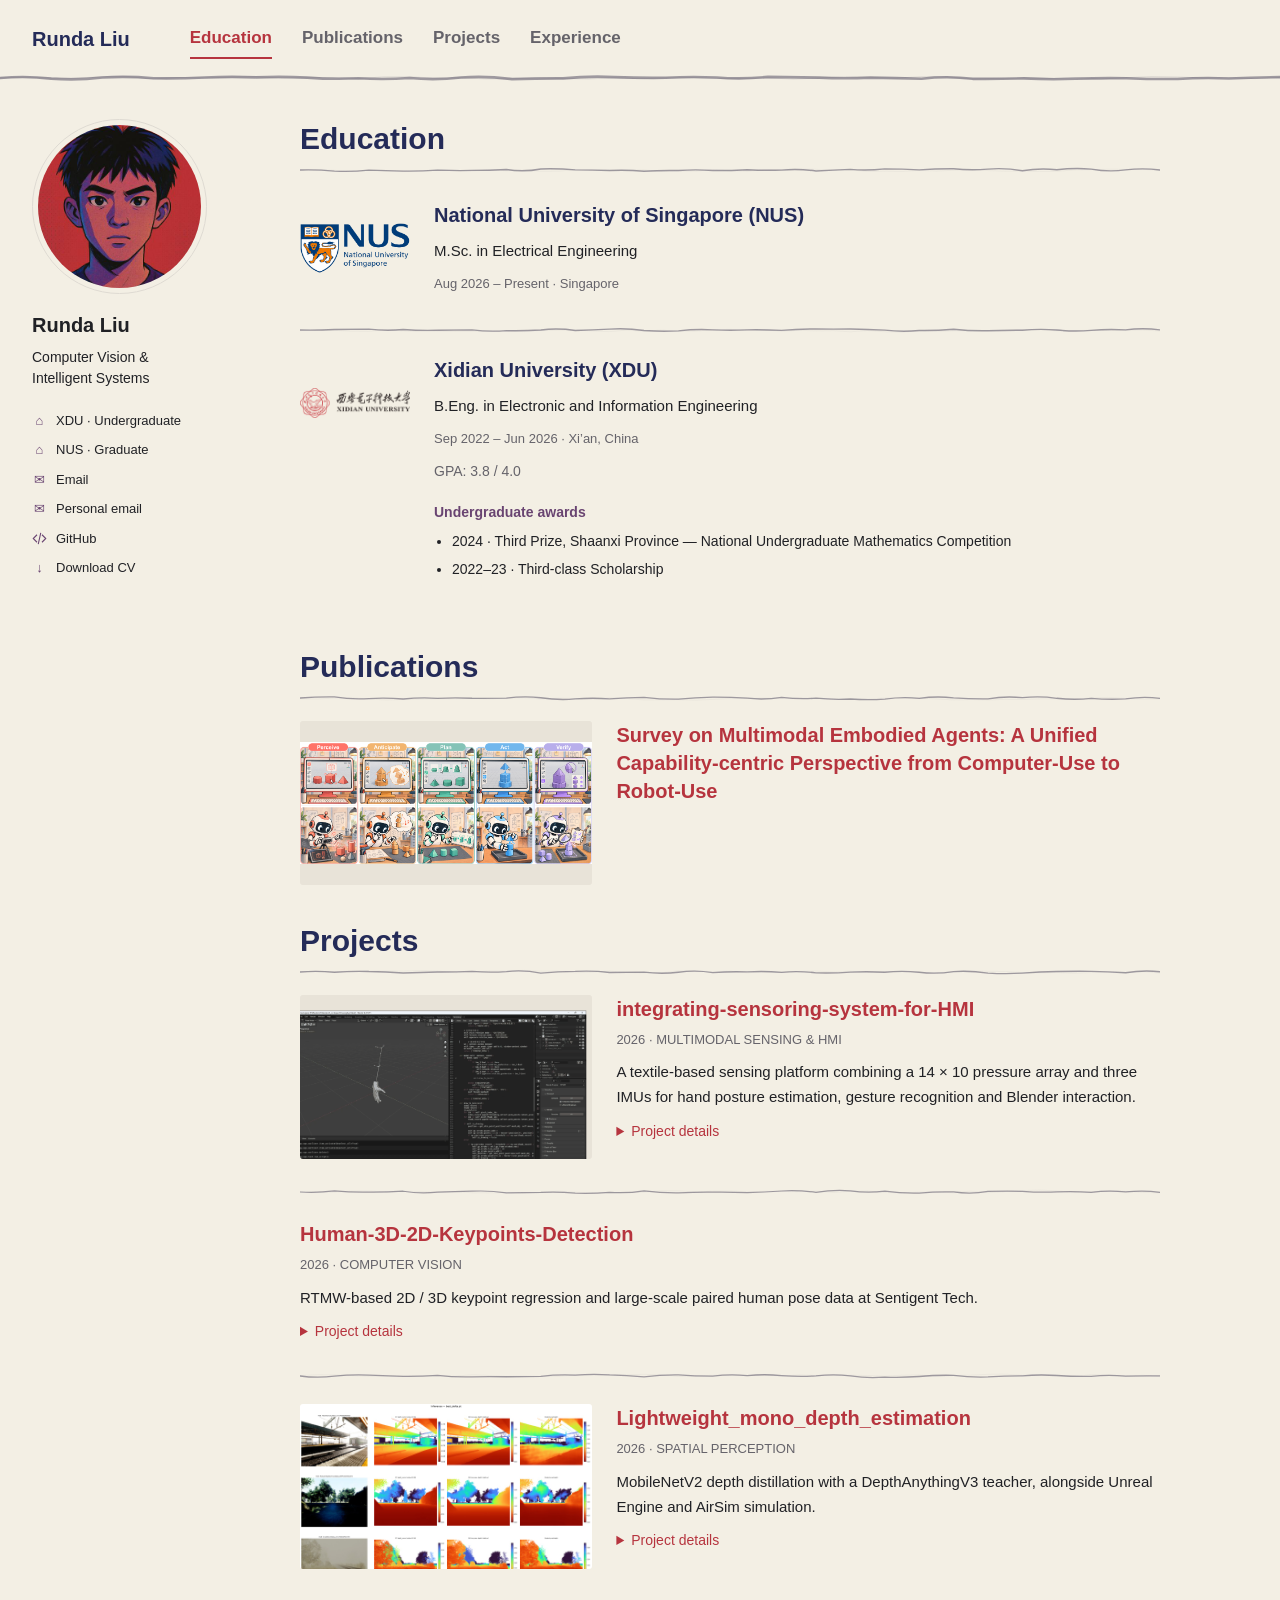
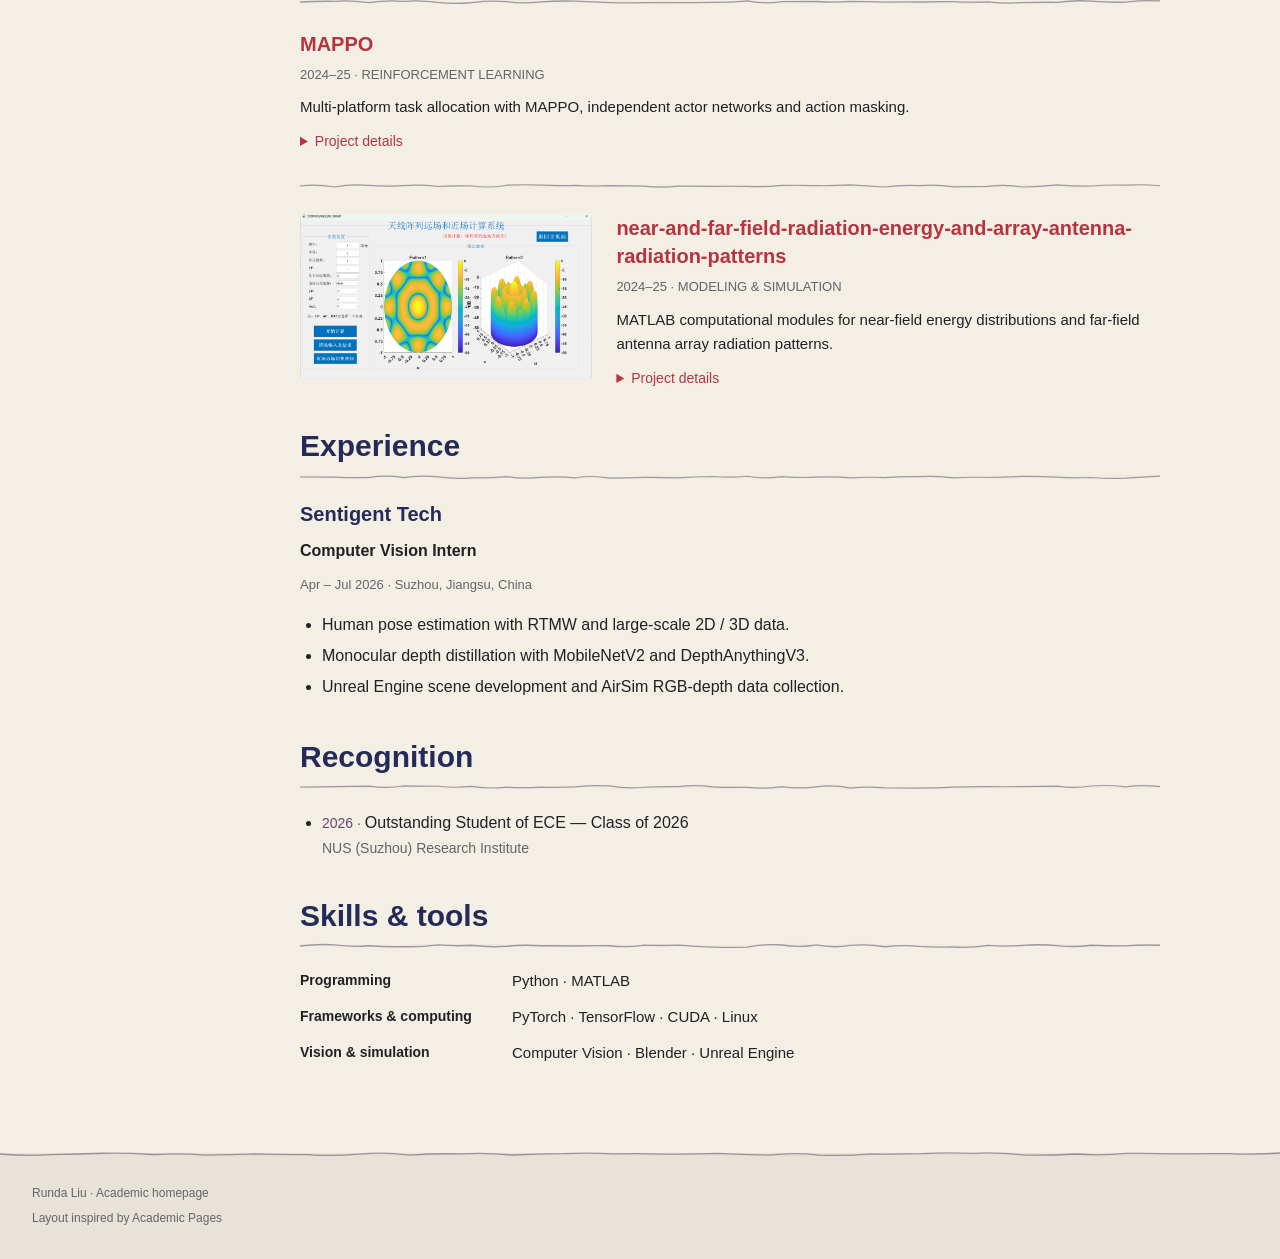
==== index.html @ c35aa00c "Thin hand-drawn dividers below the masthead" ====
<!doctype html>
<html lang="en">
<head>
  <meta charset="utf-8">
  <meta name="viewport" content="width=device-width, initial-scale=1">
  <meta name="description" content="Runda Liu — XDU undergraduate, NUS graduate studies.">
  <title>Runda Liu | Academic Homepage</title>
  <link rel="stylesheet" href="styles.css?v=20260929-sketch-1">
</head>
<body>
  <a class="skip-link" href="#main" data-text="labels.skip">Skip to content</a>
  <header class="masthead">
    <div class="masthead-inner">
      <a class="site-title" href="#education" data-text="profile.name">Runda Liu</a>
      <nav aria-label="Main navigation">
        <a href="#education" data-text="navigation.education">Education</a>
        <a href="#publications" data-text="navigation.publications">Publications</a>
        <a href="#projects" data-text="navigation.projects">Projects</a>
        <a href="#experience" data-text="navigation.experience">Experience</a>
      </nav>
    </div>
  </header>
  <div class="page-layout">
    <aside class="author-profile" aria-label="Author profile">
      <img class="author-avatar" src="assets/avatar.png" width="175" height="175" alt="Runda Liu">
      <div class="author-info">
        <h2 data-text="profile.name">Runda Liu</h2>
        <p class="author-bio" data-text="profile.field"></p>
        <ul class="author-links">
          <li><span class="link-icon" aria-hidden="true">⌂</span><span><span data-text="profile.undergraduateSchool"></span> · <span data-text="profile.undergraduateLabel"></span></span></li>
          <li><span class="link-icon" aria-hidden="true">⌂</span><span><span data-text="profile.graduateSchool"></span> · <span data-text="profile.graduateLabel"></span></span></li>
          <li><span class="link-icon" aria-hidden="true">✉</span><a data-email="links.email" data-text="labels.email"></a></li>
          <li><span class="link-icon" aria-hidden="true">✉</span><a data-email="links.alternateEmail" data-text="labels.alternateEmail"></a></li>
          <li><svg class="link-icon" aria-hidden="true" viewBox="0 0 24 24"><path d="M8 6L2 12L8 18M16 6L22 12L16 18M14 3L10 21"/></svg><a data-link="links.github" data-text="labels.github" target="_blank" rel="noreferrer"></a></li>
          <li><span class="link-icon" aria-hidden="true">↓</span><a data-link="links.cv" data-text="labels.cv" download></a></li>
        </ul>
      </div>
    </aside>
    <main id="main" tabindex="-1">
      <section id="education" aria-labelledby="education-title">
        <h1 id="education-title" data-text="education.title">Education</h1>
        <div id="education-items"></div>
      </section>
      <section id="publications" aria-labelledby="publications-title"><h2 id="publications-title" data-text="publications.title"></h2><div id="publications-items"></div></section>
      <section id="projects" aria-labelledby="projects-title"><span id="research" aria-hidden="true"></span><h2 id="projects-title" data-text="projects.title"></h2><div id="projects-items"></div></section>
      <section id="experience" aria-labelledby="experience-title"><h2 id="experience-title" data-text="experience.title"></h2><div id="experience-items"></div></section>
      <section id="awards" aria-labelledby="awards-title"><h2 id="awards-title" data-text="awards.title"></h2><ul id="award-items" class="award-list"></ul></section>
      <section id="skills" aria-labelledby="skills-title"><h2 id="skills-title" data-text="skills.title"></h2><dl id="skill-items" class="skills-list"></dl></section>
      <noscript><p>Please enable JavaScript to view all content, or <a href="CV_26_7_7.docx">download the CV</a>.</p></noscript>
    </main>
  </div>
  <footer class="page-footer"><div class="footer-inner"><p><span data-text="profile.name"></span> · <span data-text="footer.note"></span></p><p><a data-link="footer.referenceUrl" data-text="footer.reference" target="_blank" rel="noreferrer"></a></p></div></footer>
  <script src="content.js?v=20260929-sections-1"></script>
  <script src="script.js?v=20260929-sketch-2"></script>
</body>
</html>
---- styles.css ----
:root {
  --paper: #f3efe4;
  --red: #b6343e;
  --blue: #242b58;
  --purple: #694471;
  --ink: #202125;
  --muted: #65636a;
  --line: #dedad2;
}
* { box-sizing: border-box; }
html { scroll-padding-top: 24px; }
body { margin: 0; background: var(--paper); color: var(--ink); font-family: -apple-system, BlinkMacSystemFont, "Segoe UI", Arial, sans-serif; font-size: 16px; line-height: 1.65; }
a { color: var(--red); text-decoration: none; }
a:hover { text-decoration: underline; }
a:focus-visible, summary:focus-visible { outline: 2px solid var(--purple); outline-offset: 5px; }
[data-text] { white-space: pre-line; }
.skip-link { position: fixed; top: -100px; left: 16px; padding: 10px 16px; background: var(--ink); color: var(--paper); z-index: 10; }
.skip-link:focus { top: 10px; }
.masthead { border-bottom: 1px solid var(--line); }
.masthead-inner { max-width: 1280px; min-height: 78px; padding: 16px 32px; margin: 0 auto; display: flex; align-items: center; gap: 60px; }
.site-title { font-size: 20px; font-weight: 700; color: var(--blue); white-space: nowrap; }
nav { display: flex; align-items: center; flex-wrap: wrap; gap: 30px; }
nav a { color: var(--muted); font-size: 17px; font-weight: 600; padding: 5px 0; border-bottom: 2px solid transparent; }
nav a:hover, nav a[aria-current="location"] { color: var(--red); border-bottom-color: var(--red); text-decoration: none; }
.page-layout { max-width: 1280px; margin: 0 auto; padding: 40px 32px 72px; display: grid; grid-template-columns: 220px minmax(0, 860px); gap: 48px; min-height: calc(100vh - 220px); }
.author-profile { align-self: start; position: sticky; top: 28px; font-size: 14px; }
.author-avatar { display: block; width: 175px; height: 175px; padding: 5px; object-fit: cover; border-radius: 50%; border: 1px solid var(--line); }
.author-info h2 { font-size: 20px; line-height: 1.3; margin: 18px 0 9px; color: var(--ink); }
.author-bio { margin: 0 0 17px; font-size: 14px; line-height: 1.5; }
.author-links { padding: 0; margin: 0; list-style: none; }
.author-links li { display: flex; align-items: baseline; gap: 9px; padding: 4px 0; font-size: 13px; overflow-wrap: anywhere; }
.author-links a { color: var(--ink); }
.author-links a:hover { color: var(--red); }
.link-icon { flex: 0 0 15px; width: 15px; height: 15px; text-align: center; color: var(--purple); }
svg.link-icon { align-self: center; fill: none; stroke: currentColor; stroke-width: 1.7; }
main { min-width: 0; }
main:focus { outline: none; }
main section + section { margin-top: 36px; }
main h1, main h2 { font-size: 30px; line-height: 1.35; color: var(--blue); margin: 0 0 22px; padding-bottom: 10px; border-bottom: 1px solid var(--line); }
main h3 { font-size: 20px; line-height: 1.4; margin: 0 0 6px; color: var(--blue); }
main p { margin: 10px 0; }
.education-entry { display: grid; grid-template-columns: 110px minmax(0,1fr); gap: 24px; padding: 8px 0 25px; }
.education-entry + .education-entry { border-top: 1px solid var(--line); padding-top: 26px; }
.school-logo { width: 110px; height: 95px; object-fit: contain; align-self: start; }
.education-body { min-width: 0; }
.education-body h3 { font-size: 20px; }
.education-body h3 a { color: var(--blue); }
.education-degree { font-size: 15px; font-weight: 500; }
.education-grade { font-size: 14px; color: var(--muted); }
.education-awards-heading { margin: 18px 0 6px; font-size: 14px; color: var(--purple); }
.education-awards { padding-left: 18px; margin: 0; font-size: 14px; }
.education-awards li { margin: 5px 0; }
.research-entry h3 { overflow-wrap: anywhere; }
.research-entry.has-media { display: grid; grid-template-columns: minmax(180px, 34%) minmax(0, 1fr); gap: 24px; align-items: start; }
.research-body { min-width: 0; }
.research-entry + .research-entry { margin-top: 32px; padding-top: 28px; border-top: 1px solid var(--line); }
.project-media { width: 100%; aspect-ratio: 16 / 9; overflow: hidden; background: #e8e3d8; border-radius: 3px; }
.project-media > img, .project-media > video { display: block; width: 100%; height: 100%; object-fit: cover; }
.project-media-placeholder { height: 100%; display: flex; flex-direction: column; align-items: center; justify-content: center; gap: 6px; color: var(--muted); font-size: 12px; background: linear-gradient(135deg, #242b5809, #6944710c); }
.preview-symbol { font-size: 32px; line-height: 1; color: var(--purple); }
.research-entry h3 a { color: var(--red); }
.entry-meta { font-size: 13px; color: var(--muted); margin: 5px 0 9px; }
.project-description { font-size: 15px; }
details { margin-top: 9px; font-size: 14px; }
summary { cursor: pointer; color: var(--red); width: fit-content; }
details[open] { border-left: 2px solid var(--line); padding-left: 14px; }
details p { color: var(--muted); line-height: 1.75; }
.experience-entry + .experience-entry { margin-top: 28px; }
.experience-entry ul { padding-left: 22px; }
.experience-entry li { margin: 5px 0; }
.entry-role { font-weight: 600; }
.award-list { padding-left: 22px; }
.award-list li { margin-bottom: 15px; }
.award-date { color: var(--purple); font-size: 14px; }
.award-organization { display: block; font-size: 14px; color: var(--muted); }
.skills-list { display: grid; grid-template-columns: 190px minmax(0,1fr); gap: 11px 22px; }
.skills-list dt { font-weight: 600; font-size: 14px; }
.skills-list dd { margin: 0; font-size: 15px; overflow-wrap: anywhere; }
.page-footer { border-top: 1px solid var(--line); background: #e8e3d8; color: var(--muted); }
.footer-inner { max-width: 1280px; padding: 25px 32px; margin: auto; font-size: 12px; }
.footer-inner p { margin: 5px 0; }
.footer-inner a { color: var(--muted); }
.sketch-top, .sketch-bottom, .sketch-left { position: relative; }
.sketch-top { border-top-color: transparent !important; }
.sketch-bottom { border-bottom-color: transparent !important; }
.sketch-top::before, .sketch-bottom::after, .sketch-left[open]::before {
  content: ""; position: absolute; pointer-events: none; background-image: var(--sketch-line); background-repeat: no-repeat; background-size: 100% 100%;
}
.sketch-top::before, .sketch-bottom::after { left: 0; width: 100%; height: 12px; }
.sketch-top::before { top: -6px; }
.sketch-bottom::after { bottom: -6px; }
.sketch-left[open] { border-left-color: transparent; }
.sketch-left[open]::before { left: -7px; top: 0; width: 12px; height: 100%; }
@media (max-width: 1000px) {
  .page-layout { grid-template-columns: 190px minmax(0,1fr); gap: 32px; padding-left: 24px; padding-right: 24px; }
  .masthead-inner { padding-left: 24px; padding-right: 24px; gap: 38px; }
  nav { gap: 22px; }
  .author-avatar { width: 155px; height: 155px; }
}
@media (max-width: 700px) {
  body { font-size: 15px; }
  .masthead-inner { align-items: flex-start; flex-direction: column; gap: 10px; padding: 16px 20px; }
  nav { gap: 20px; width: 100%; }
  nav a { font-size: 14px; }
  .page-layout { grid-template-columns: 1fr; padding: 25px 20px 45px; gap: 32px; }
  .author-profile { position: static; display: grid; grid-template-columns: 100px minmax(0,1fr); gap: 20px; padding-bottom: 24px; border-bottom: 1px solid var(--line); }
  .author-avatar { width: 100px; height: 100px; padding: 3px; }
  .author-info h2 { margin-top: 0; }
  .author-bio { font-size: 13px; margin-bottom: 10px; }
  .author-links li { font-size: 12px; padding: 3px 0; }
  main h3 { font-size: 18px; }
  .research-entry.has-media { grid-template-columns: 1fr; gap: 16px; }
  .skills-list { grid-template-columns: 1fr; gap: 4px; }
  .skills-list dd { margin-bottom: 12px; }
  .footer-inner { padding: 22px 20px; }
  .education-entry { grid-template-columns: 72px minmax(0,1fr); gap: 15px; }
  .school-logo { width: 72px; height: 72px; }
  .education-body h3 { font-size: 18px; }
  .sketch-mobile-bottom { position: relative; border-bottom-color: transparent; }
  .sketch-mobile-bottom::after { content: ""; position: absolute; pointer-events: none; left: 0; bottom: -6px; width: 100%; height: 12px; background: var(--sketch-line) no-repeat; background-size: 100% 100%; }
}
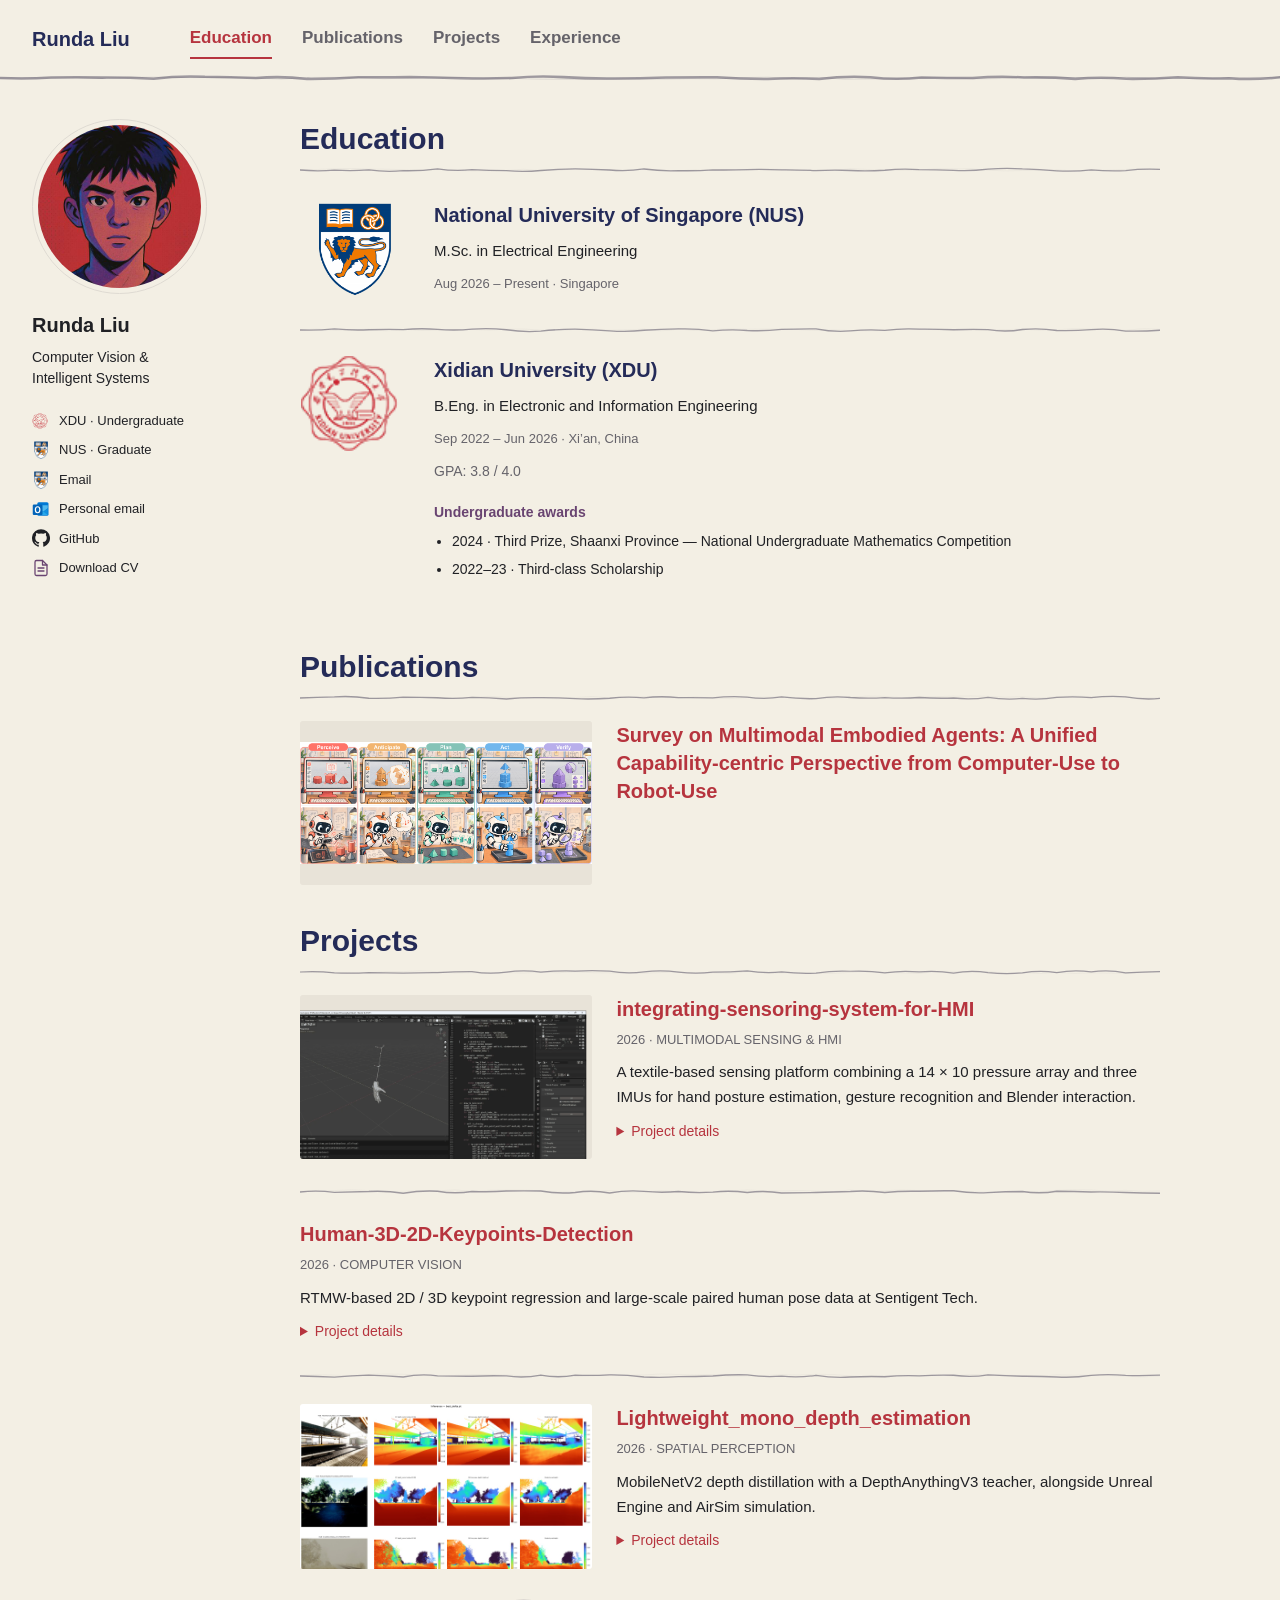
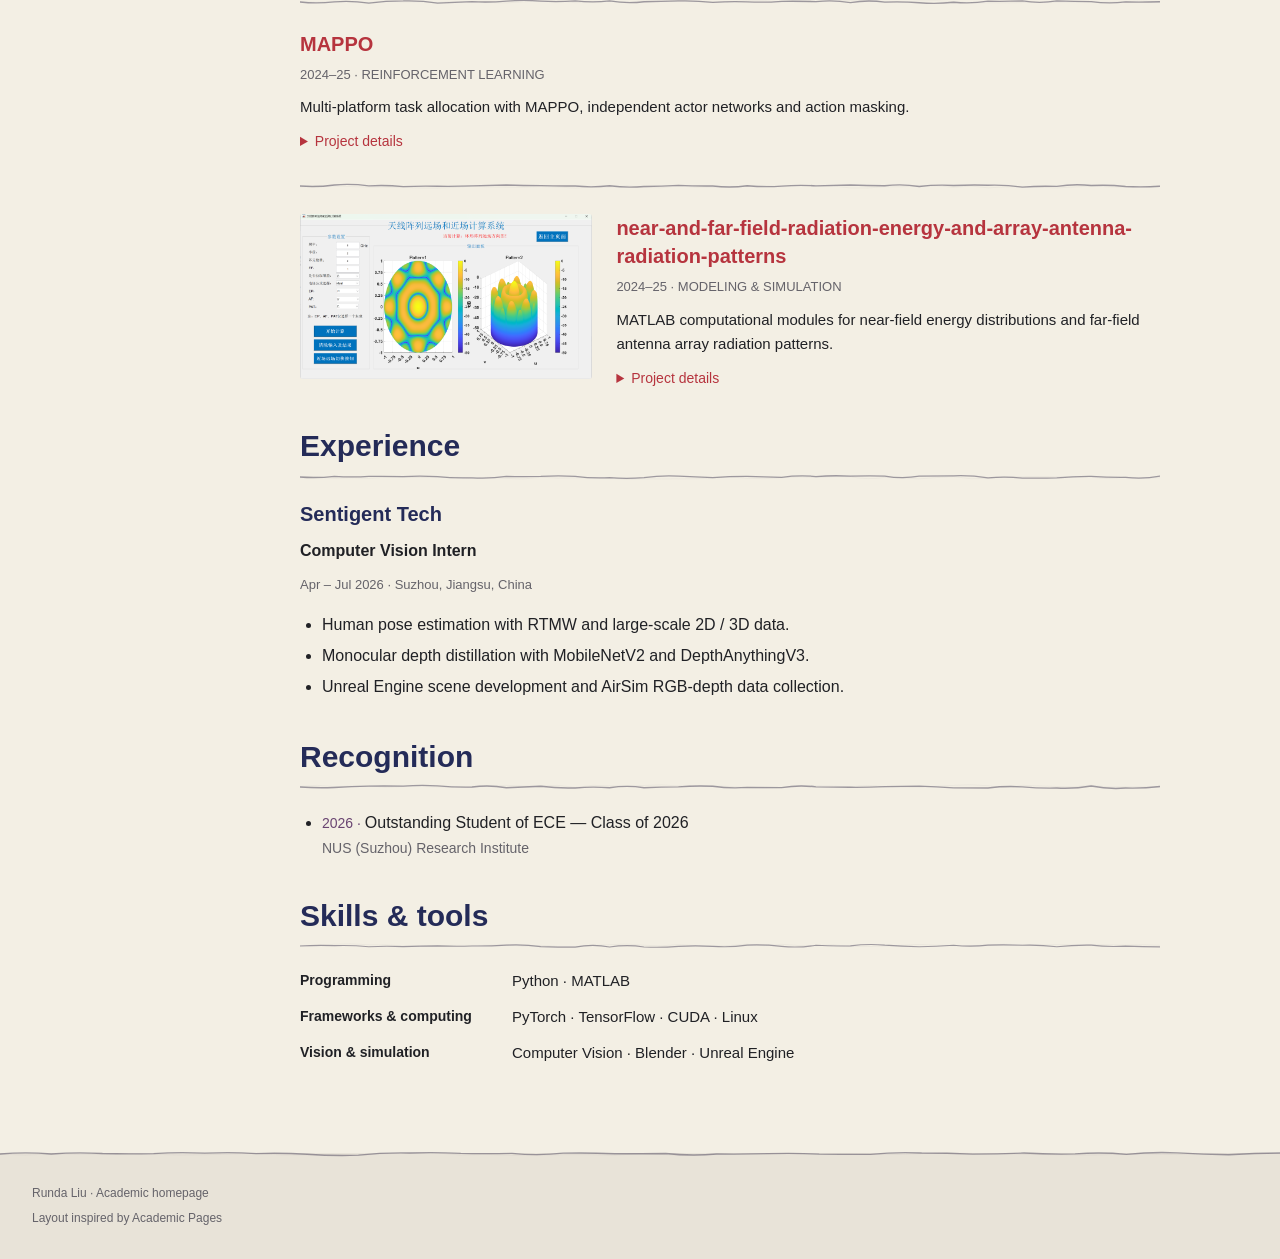
==== commit 5abb9a10: "Use school crests and service icons and switch CV download to PDF" ====
--- a/index.html
+++ b/index.html
@@ -5,7 +5,7 @@
   <meta name="viewport" content="width=device-width, initial-scale=1">
   <meta name="description" content="Runda Liu — XDU undergraduate, NUS graduate studies.">
   <title>Runda Liu | Academic Homepage</title>
-  <link rel="stylesheet" href="styles.css?v=20260929-sketch-1">
+  <link rel="stylesheet" href="styles.css?v=20260930-icons-1">
 </head>
 <body>
   <a class="skip-link" href="#main" data-text="labels.skip">Skip to content</a>
@@ -27,12 +27,12 @@
         <h2 data-text="profile.name">Runda Liu</h2>
         <p class="author-bio" data-text="profile.field"></p>
         <ul class="author-links">
-          <li><span class="link-icon" aria-hidden="true">⌂</span><span><span data-text="profile.undergraduateSchool"></span> · <span data-text="profile.undergraduateLabel"></span></span></li>
-          <li><span class="link-icon" aria-hidden="true">⌂</span><span><span data-text="profile.graduateSchool"></span> · <span data-text="profile.graduateLabel"></span></span></li>
-          <li><span class="link-icon" aria-hidden="true">✉</span><a data-email="links.email" data-text="labels.email"></a></li>
-          <li><span class="link-icon" aria-hidden="true">✉</span><a data-email="links.alternateEmail" data-text="labels.alternateEmail"></a></li>
-          <li><svg class="link-icon" aria-hidden="true" viewBox="0 0 24 24"><path d="M8 6L2 12L8 18M16 6L22 12L16 18M14 3L10 21"/></svg><a data-link="links.github" data-text="labels.github" target="_blank" rel="noreferrer"></a></li>
-          <li><span class="link-icon" aria-hidden="true">↓</span><a data-link="links.cv" data-text="labels.cv" download></a></li>
+          <li><img class="link-icon" src="assets/icons/xdu-crest.svg" alt=""><span><span data-text="profile.undergraduateSchool"></span> · <span data-text="profile.undergraduateLabel"></span></span></li>
+          <li><img class="link-icon" src="assets/icons/nus-crest.svg" alt=""><span><span data-text="profile.graduateSchool"></span> · <span data-text="profile.graduateLabel"></span></span></li>
+          <li><img class="link-icon" src="assets/icons/nus-crest.svg" alt=""><a data-email="links.email" data-text="labels.email"></a></li>
+          <li><img class="link-icon" src="assets/icons/outlook.svg" alt=""><a data-email="links.alternateEmail" data-text="labels.alternateEmail"></a></li>
+          <li><img class="link-icon" src="assets/icons/github.svg" alt=""><a data-link="links.github" data-text="labels.github" target="_blank" rel="noreferrer"></a></li>
+          <li><img class="link-icon" src="assets/icons/file.svg" alt=""><a data-link="links.cv" data-text="labels.cv" download></a></li>
         </ul>
       </div>
     </aside>
@@ -46,11 +46,11 @@
       <section id="experience" aria-labelledby="experience-title"><h2 id="experience-title" data-text="experience.title"></h2><div id="experience-items"></div></section>
       <section id="awards" aria-labelledby="awards-title"><h2 id="awards-title" data-text="awards.title"></h2><ul id="award-items" class="award-list"></ul></section>
       <section id="skills" aria-labelledby="skills-title"><h2 id="skills-title" data-text="skills.title"></h2><dl id="skill-items" class="skills-list"></dl></section>
-      <noscript><p>Please enable JavaScript to view all content, or <a href="CV_26_7_7.docx">download the CV</a>.</p></noscript>
+      <noscript><p>Please enable JavaScript to view all content, or <a href="CV_26_7_7.pdf">download the CV</a>.</p></noscript>
     </main>
   </div>
   <footer class="page-footer"><div class="footer-inner"><p><span data-text="profile.name"></span> · <span data-text="footer.note"></span></p><p><a data-link="footer.referenceUrl" data-text="footer.reference" target="_blank" rel="noreferrer"></a></p></div></footer>
-  <script src="content.js?v=20260929-sections-1"></script>
+  <script src="content.js?v=20260930-icons-1"></script>
   <script src="script.js?v=20260929-sketch-2"></script>
 </body>
 </html>
--- a/styles.css
+++ b/styles.css
@@ -31,7 +31,7 @@
 .author-links li { display: flex; align-items: baseline; gap: 9px; padding: 4px 0; font-size: 13px; overflow-wrap: anywhere; }
 .author-links a { color: var(--ink); }
 .author-links a:hover { color: var(--red); }
-.link-icon { flex: 0 0 15px; width: 15px; height: 15px; text-align: center; color: var(--purple); }
+.link-icon { flex: 0 0 18px; width: 18px; height: 18px; object-fit: contain; align-self: center; text-align: center; color: var(--purple); }
 svg.link-icon { align-self: center; fill: none; stroke: currentColor; stroke-width: 1.7; }
 main { min-width: 0; }
 main:focus { outline: none; }
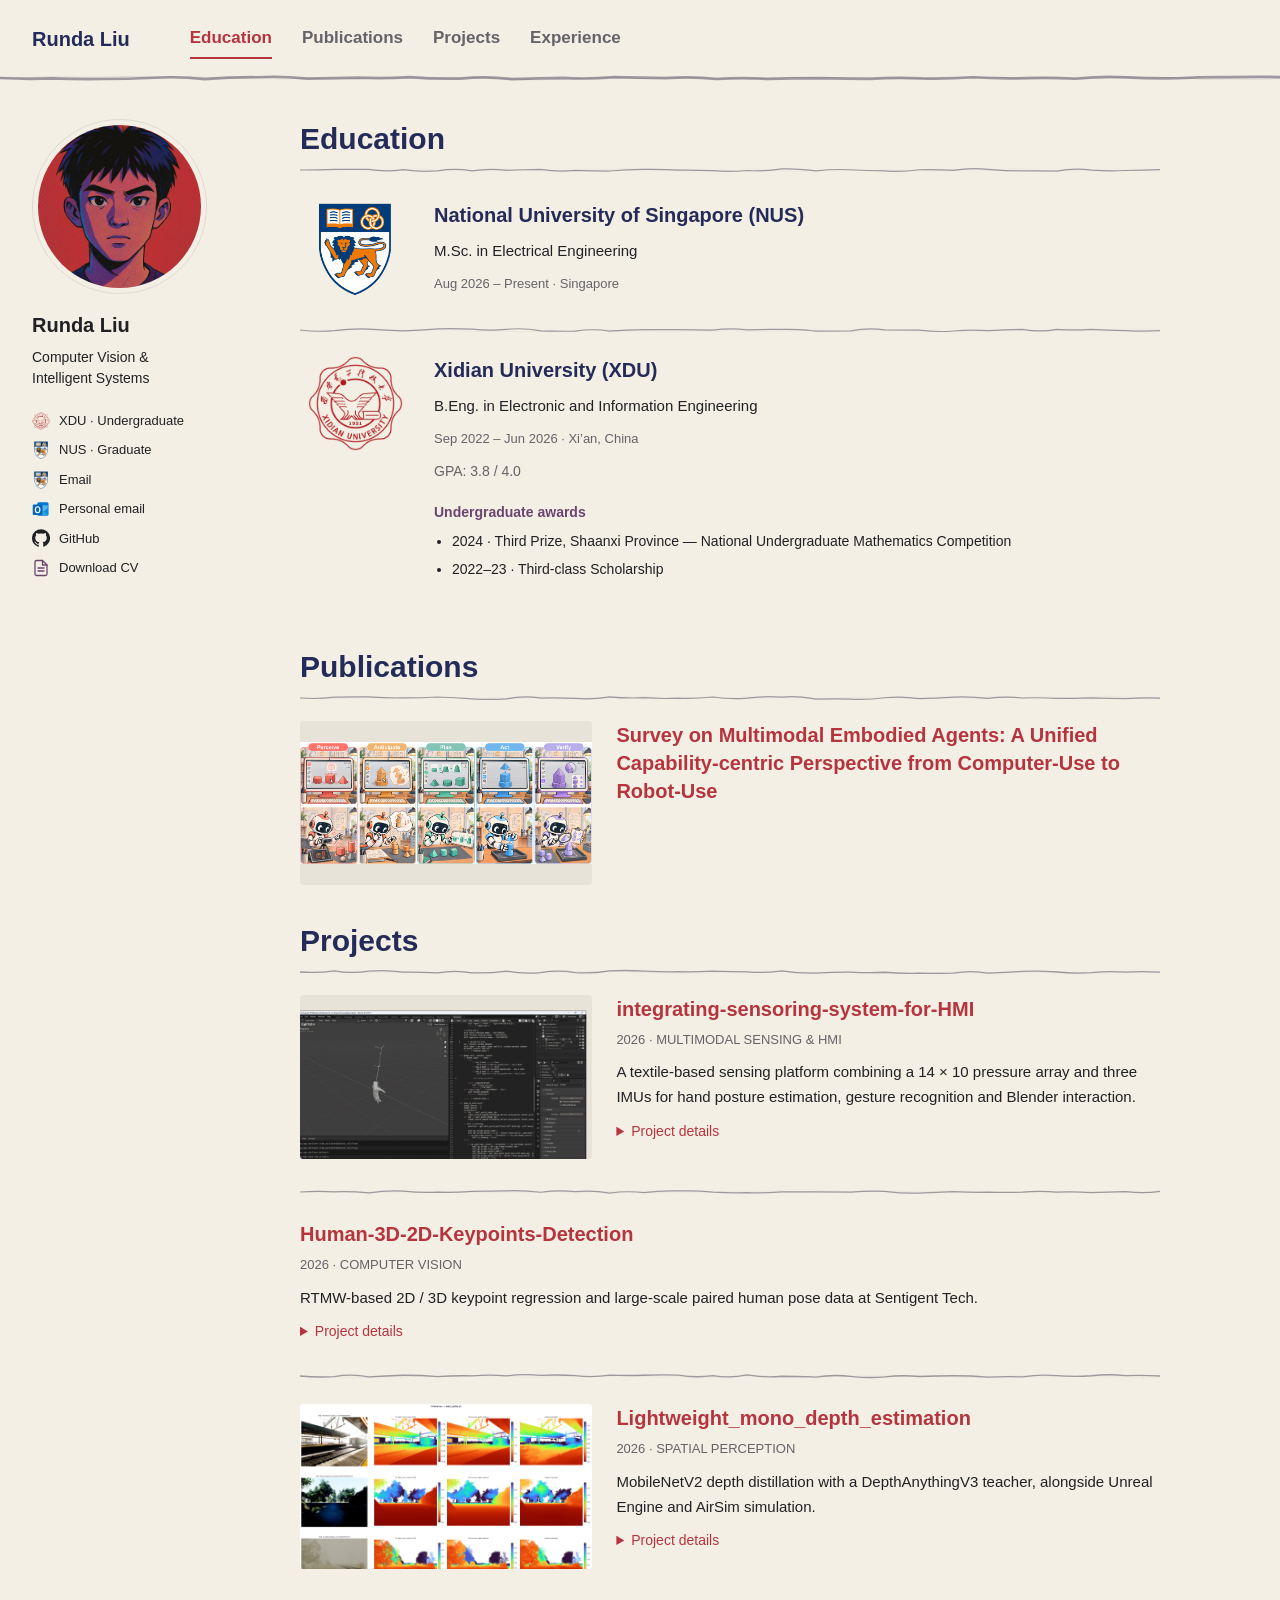
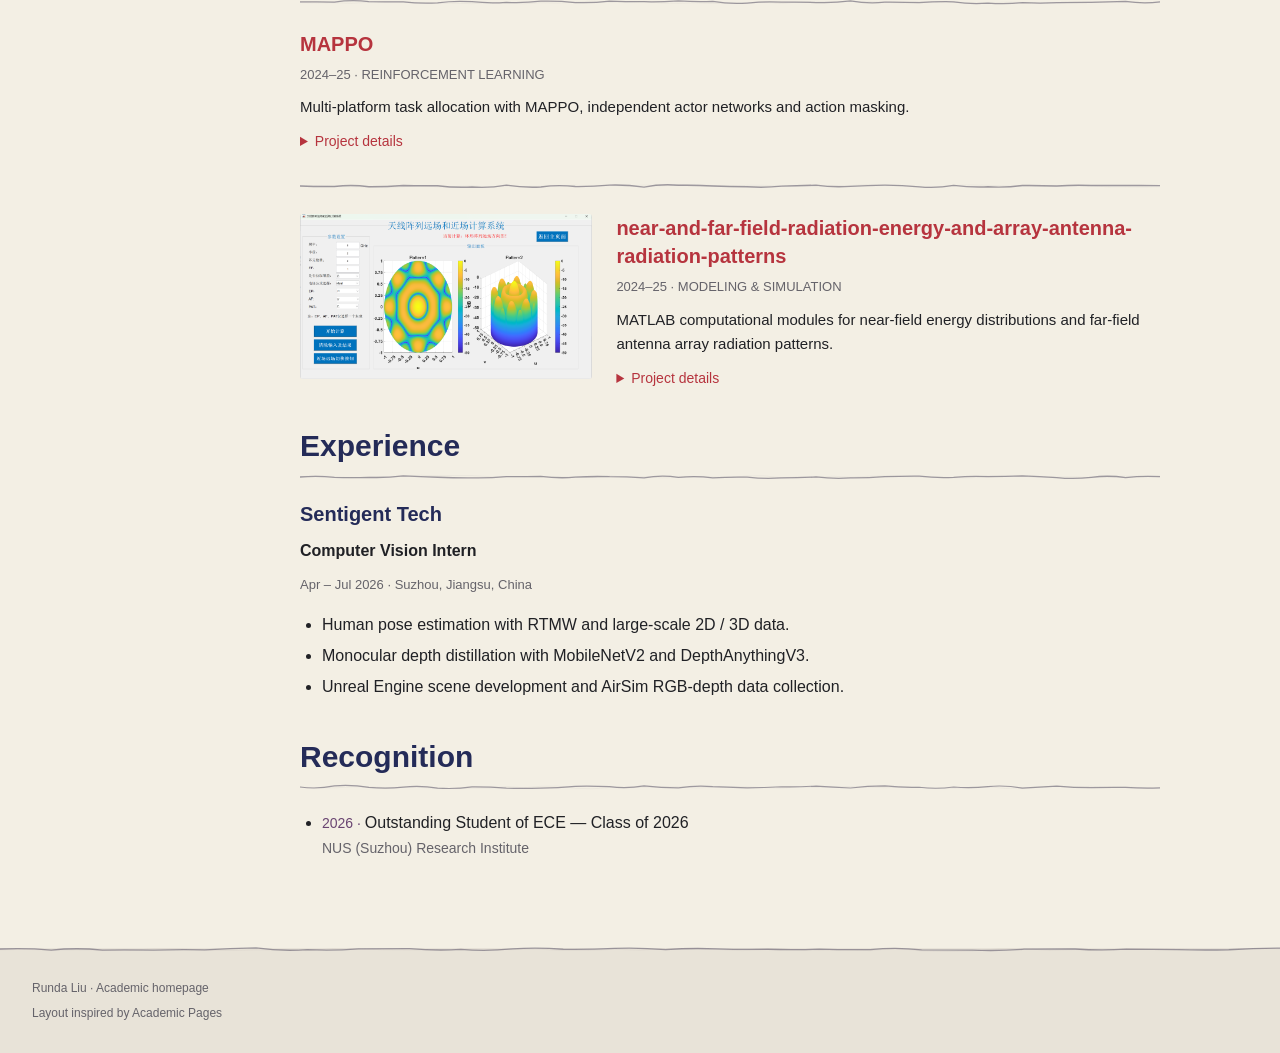
==== commit d9882321: "Use sharp Xidian crest, remove skills and hide straight divider borders" ====
--- a/index.html
+++ b/index.html
@@ -5,7 +5,7 @@
   <meta name="viewport" content="width=device-width, initial-scale=1">
   <meta name="description" content="Runda Liu — XDU undergraduate, NUS graduate studies.">
   <title>Runda Liu | Academic Homepage</title>
-  <link rel="stylesheet" href="styles.css?v=20260930-icons-1">
+  <link rel="stylesheet" href="styles.css?v=20260930-clean-lines">
 </head>
 <body>
   <a class="skip-link" href="#main" data-text="labels.skip">Skip to content</a>
@@ -27,7 +27,7 @@
         <h2 data-text="profile.name">Runda Liu</h2>
         <p class="author-bio" data-text="profile.field"></p>
         <ul class="author-links">
-          <li><img class="link-icon" src="assets/icons/xdu-crest.svg" alt=""><span><span data-text="profile.undergraduateSchool"></span> · <span data-text="profile.undergraduateLabel"></span></span></li>
+          <li><img class="link-icon" src="assets/icons/xdu-crest-hd.png" alt=""><span><span data-text="profile.undergraduateSchool"></span> · <span data-text="profile.undergraduateLabel"></span></span></li>
           <li><img class="link-icon" src="assets/icons/nus-crest.svg" alt=""><span><span data-text="profile.graduateSchool"></span> · <span data-text="profile.graduateLabel"></span></span></li>
           <li><img class="link-icon" src="assets/icons/nus-crest.svg" alt=""><a data-email="links.email" data-text="labels.email"></a></li>
           <li><img class="link-icon" src="assets/icons/outlook.svg" alt=""><a data-email="links.alternateEmail" data-text="labels.alternateEmail"></a></li>
@@ -45,12 +45,11 @@
       <section id="projects" aria-labelledby="projects-title"><span id="research" aria-hidden="true"></span><h2 id="projects-title" data-text="projects.title"></h2><div id="projects-items"></div></section>
       <section id="experience" aria-labelledby="experience-title"><h2 id="experience-title" data-text="experience.title"></h2><div id="experience-items"></div></section>
       <section id="awards" aria-labelledby="awards-title"><h2 id="awards-title" data-text="awards.title"></h2><ul id="award-items" class="award-list"></ul></section>
-      <section id="skills" aria-labelledby="skills-title"><h2 id="skills-title" data-text="skills.title"></h2><dl id="skill-items" class="skills-list"></dl></section>
       <noscript><p>Please enable JavaScript to view all content, or <a href="CV_26_7_7.pdf">download the CV</a>.</p></noscript>
     </main>
   </div>
   <footer class="page-footer"><div class="footer-inner"><p><span data-text="profile.name"></span> · <span data-text="footer.note"></span></p><p><a data-link="footer.referenceUrl" data-text="footer.reference" target="_blank" rel="noreferrer"></a></p></div></footer>
-  <script src="content.js?v=20260930-icons-1"></script>
-  <script src="script.js?v=20260929-sketch-2"></script>
+  <script src="content.js?v=20260930-clean-lines"></script>
+  <script src="script.js?v=20260930-clean-lines"></script>
 </body>
 </html>
--- a/styles.css
+++ b/styles.css
@@ -16,7 +16,7 @@
 [data-text] { white-space: pre-line; }
 .skip-link { position: fixed; top: -100px; left: 16px; padding: 10px 16px; background: var(--ink); color: var(--paper); z-index: 10; }
 .skip-link:focus { top: 10px; }
-.masthead { border-bottom: 1px solid var(--line); }
+.masthead { border-bottom: 1px solid transparent; }
 .masthead-inner { max-width: 1280px; min-height: 78px; padding: 16px 32px; margin: 0 auto; display: flex; align-items: center; gap: 60px; }
 .site-title { font-size: 20px; font-weight: 700; color: var(--blue); white-space: nowrap; }
 nav { display: flex; align-items: center; flex-wrap: wrap; gap: 30px; }
@@ -36,11 +36,11 @@
 main { min-width: 0; }
 main:focus { outline: none; }
 main section + section { margin-top: 36px; }
-main h1, main h2 { font-size: 30px; line-height: 1.35; color: var(--blue); margin: 0 0 22px; padding-bottom: 10px; border-bottom: 1px solid var(--line); }
+main h1, main h2 { font-size: 30px; line-height: 1.35; color: var(--blue); margin: 0 0 22px; padding-bottom: 10px; border-bottom: 1px solid transparent; }
 main h3 { font-size: 20px; line-height: 1.4; margin: 0 0 6px; color: var(--blue); }
 main p { margin: 10px 0; }
 .education-entry { display: grid; grid-template-columns: 110px minmax(0,1fr); gap: 24px; padding: 8px 0 25px; }
-.education-entry + .education-entry { border-top: 1px solid var(--line); padding-top: 26px; }
+.education-entry + .education-entry { border-top: 1px solid transparent; padding-top: 26px; }
 .school-logo { width: 110px; height: 95px; object-fit: contain; align-self: start; }
 .education-body { min-width: 0; }
 .education-body h3 { font-size: 20px; }
@@ -53,7 +53,7 @@
 .research-entry h3 { overflow-wrap: anywhere; }
 .research-entry.has-media { display: grid; grid-template-columns: minmax(180px, 34%) minmax(0, 1fr); gap: 24px; align-items: start; }
 .research-body { min-width: 0; }
-.research-entry + .research-entry { margin-top: 32px; padding-top: 28px; border-top: 1px solid var(--line); }
+.research-entry + .research-entry { margin-top: 32px; padding-top: 28px; border-top: 1px solid transparent; }
 .project-media { width: 100%; aspect-ratio: 16 / 9; overflow: hidden; background: #e8e3d8; border-radius: 3px; }
 .project-media > img, .project-media > video { display: block; width: 100%; height: 100%; object-fit: cover; }
 .project-media-placeholder { height: 100%; display: flex; flex-direction: column; align-items: center; justify-content: center; gap: 6px; color: var(--muted); font-size: 12px; background: linear-gradient(135deg, #242b5809, #6944710c); }
@@ -63,7 +63,7 @@
 .project-description { font-size: 15px; }
 details { margin-top: 9px; font-size: 14px; }
 summary { cursor: pointer; color: var(--red); width: fit-content; }
-details[open] { border-left: 2px solid var(--line); padding-left: 14px; }
+details[open] { border-left: 2px solid transparent; padding-left: 14px; }
 details p { color: var(--muted); line-height: 1.75; }
 .experience-entry + .experience-entry { margin-top: 28px; }
 .experience-entry ul { padding-left: 22px; }
@@ -73,10 +73,7 @@
 .award-list li { margin-bottom: 15px; }
 .award-date { color: var(--purple); font-size: 14px; }
 .award-organization { display: block; font-size: 14px; color: var(--muted); }
-.skills-list { display: grid; grid-template-columns: 190px minmax(0,1fr); gap: 11px 22px; }
-.skills-list dt { font-weight: 600; font-size: 14px; }
-.skills-list dd { margin: 0; font-size: 15px; overflow-wrap: anywhere; }
-.page-footer { border-top: 1px solid var(--line); background: #e8e3d8; color: var(--muted); }
+.page-footer { border-top: 1px solid transparent; background: #e8e3d8; color: var(--muted); }
 .footer-inner { max-width: 1280px; padding: 25px 32px; margin: auto; font-size: 12px; }
 .footer-inner p { margin: 5px 0; }
 .footer-inner a { color: var(--muted); }
@@ -103,15 +100,13 @@
   nav { gap: 20px; width: 100%; }
   nav a { font-size: 14px; }
   .page-layout { grid-template-columns: 1fr; padding: 25px 20px 45px; gap: 32px; }
-  .author-profile { position: static; display: grid; grid-template-columns: 100px minmax(0,1fr); gap: 20px; padding-bottom: 24px; border-bottom: 1px solid var(--line); }
+  .author-profile { position: static; display: grid; grid-template-columns: 100px minmax(0,1fr); gap: 20px; padding-bottom: 24px; border-bottom: 1px solid transparent; }
   .author-avatar { width: 100px; height: 100px; padding: 3px; }
   .author-info h2 { margin-top: 0; }
   .author-bio { font-size: 13px; margin-bottom: 10px; }
   .author-links li { font-size: 12px; padding: 3px 0; }
   main h3 { font-size: 18px; }
   .research-entry.has-media { grid-template-columns: 1fr; gap: 16px; }
-  .skills-list { grid-template-columns: 1fr; gap: 4px; }
-  .skills-list dd { margin-bottom: 12px; }
   .footer-inner { padding: 22px 20px; }
   .education-entry { grid-template-columns: 72px minmax(0,1fr); gap: 15px; }
   .school-logo { width: 72px; height: 72px; }
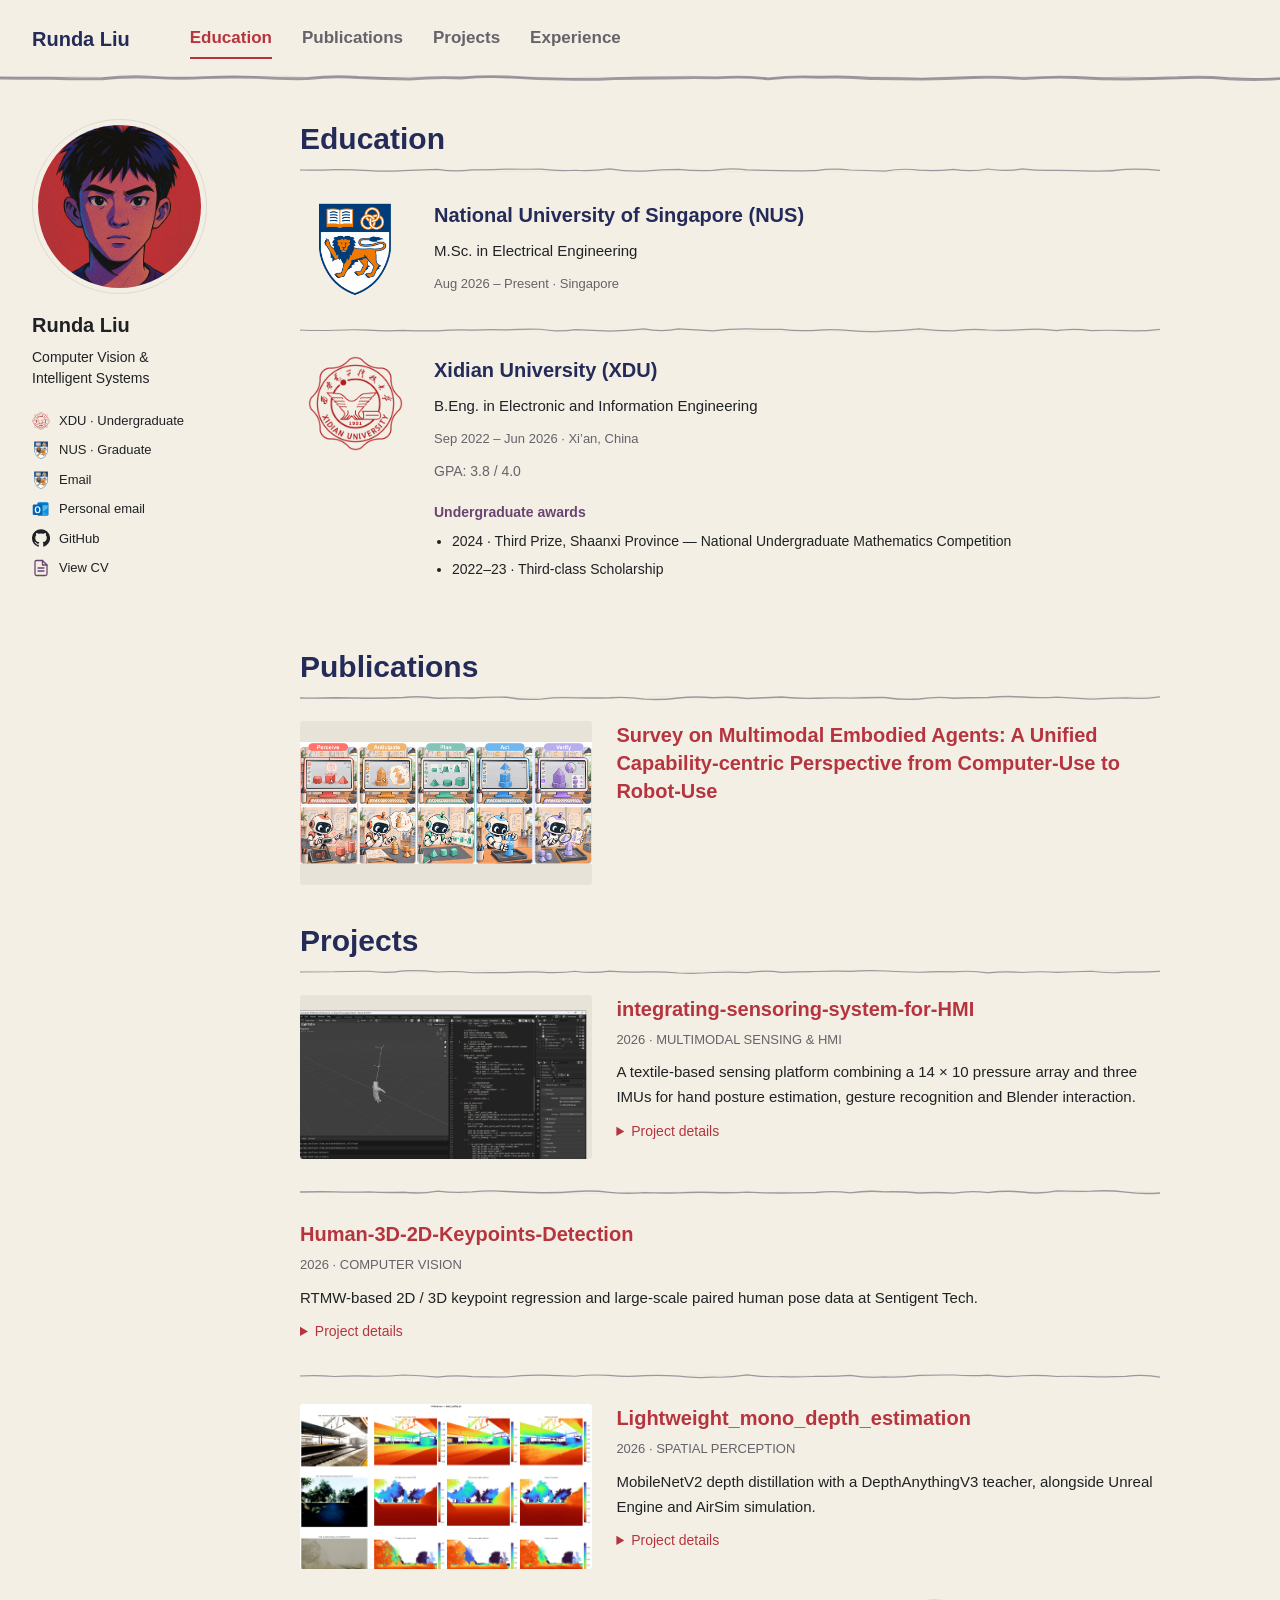
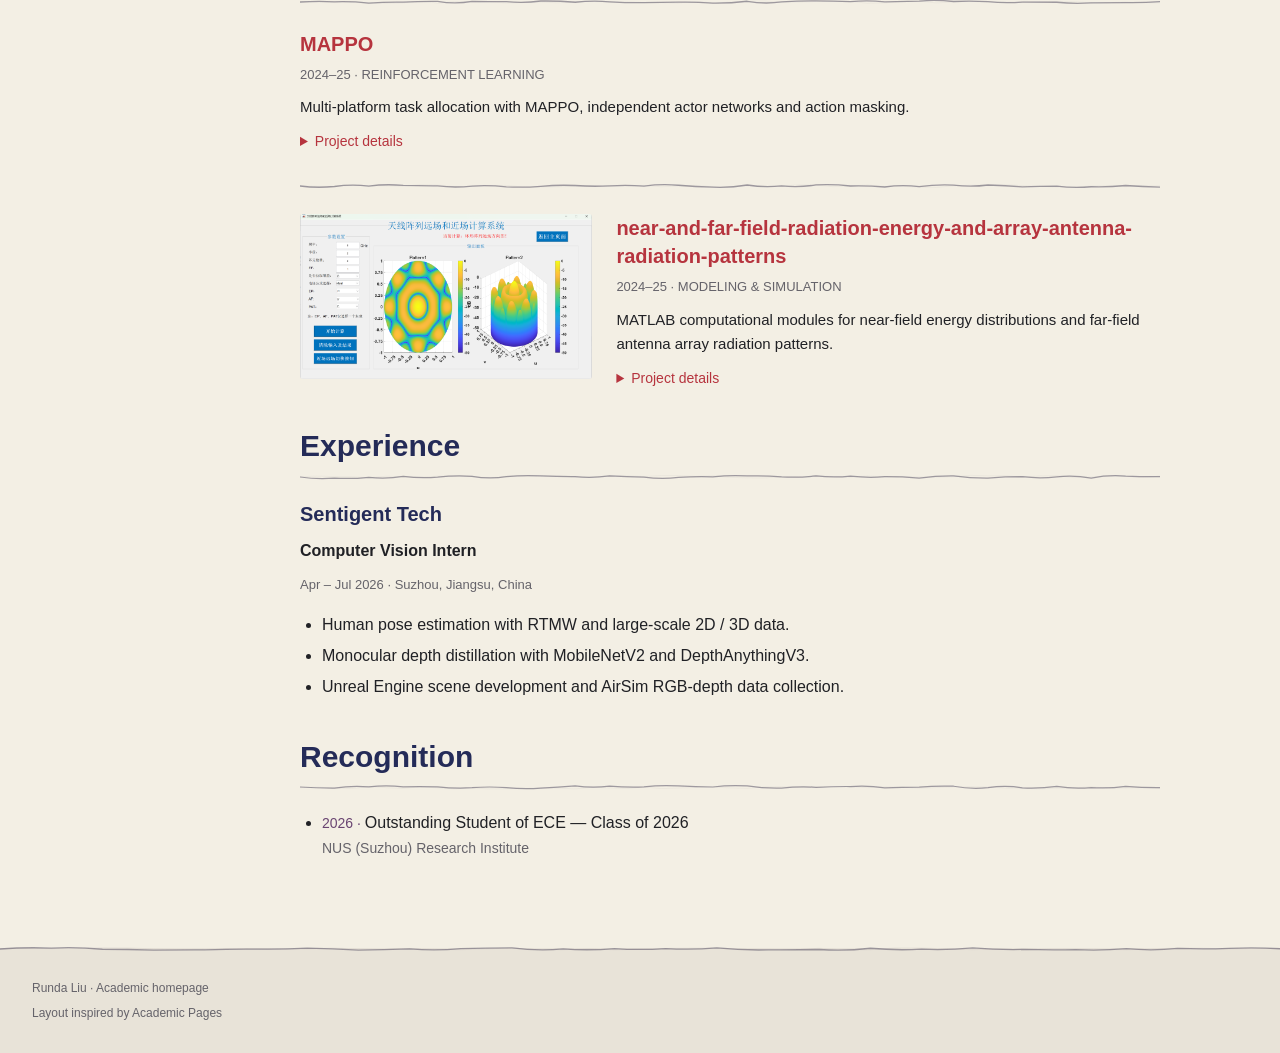
==== commit ca867e5a: "Open CV in a new browser tab" ====
--- a/index.html
+++ b/index.html
@@ -32,7 +32,7 @@
           <li><img class="link-icon" src="assets/icons/nus-crest.svg" alt=""><a data-email="links.email" data-text="labels.email"></a></li>
           <li><img class="link-icon" src="assets/icons/outlook.svg" alt=""><a data-email="links.alternateEmail" data-text="labels.alternateEmail"></a></li>
           <li><img class="link-icon" src="assets/icons/github.svg" alt=""><a data-link="links.github" data-text="labels.github" target="_blank" rel="noreferrer"></a></li>
-          <li><img class="link-icon" src="assets/icons/file.svg" alt=""><a data-link="links.cv" data-text="labels.cv" download></a></li>
+          <li><img class="link-icon" src="assets/icons/file.svg" alt=""><a data-link="links.cv" data-text="labels.cv" target="_blank" rel="noopener noreferrer"></a></li>
         </ul>
       </div>
     </aside>
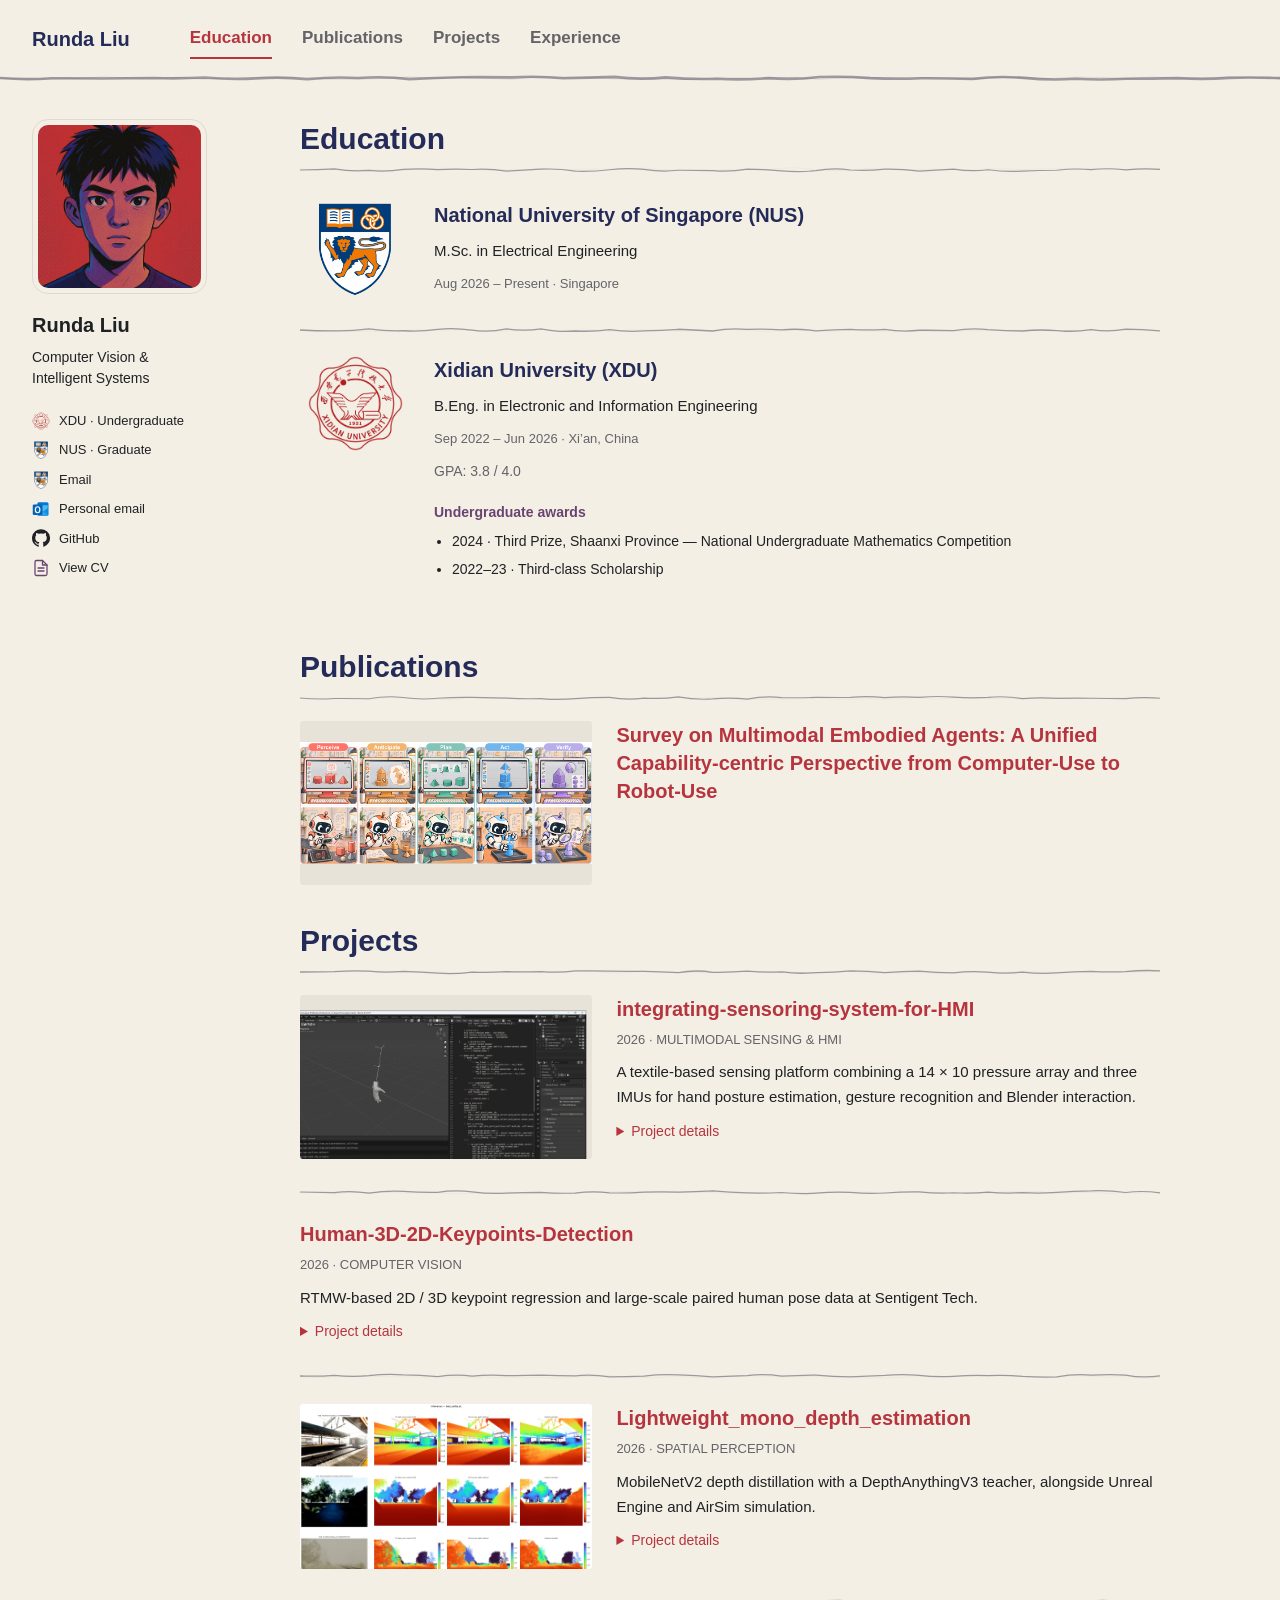
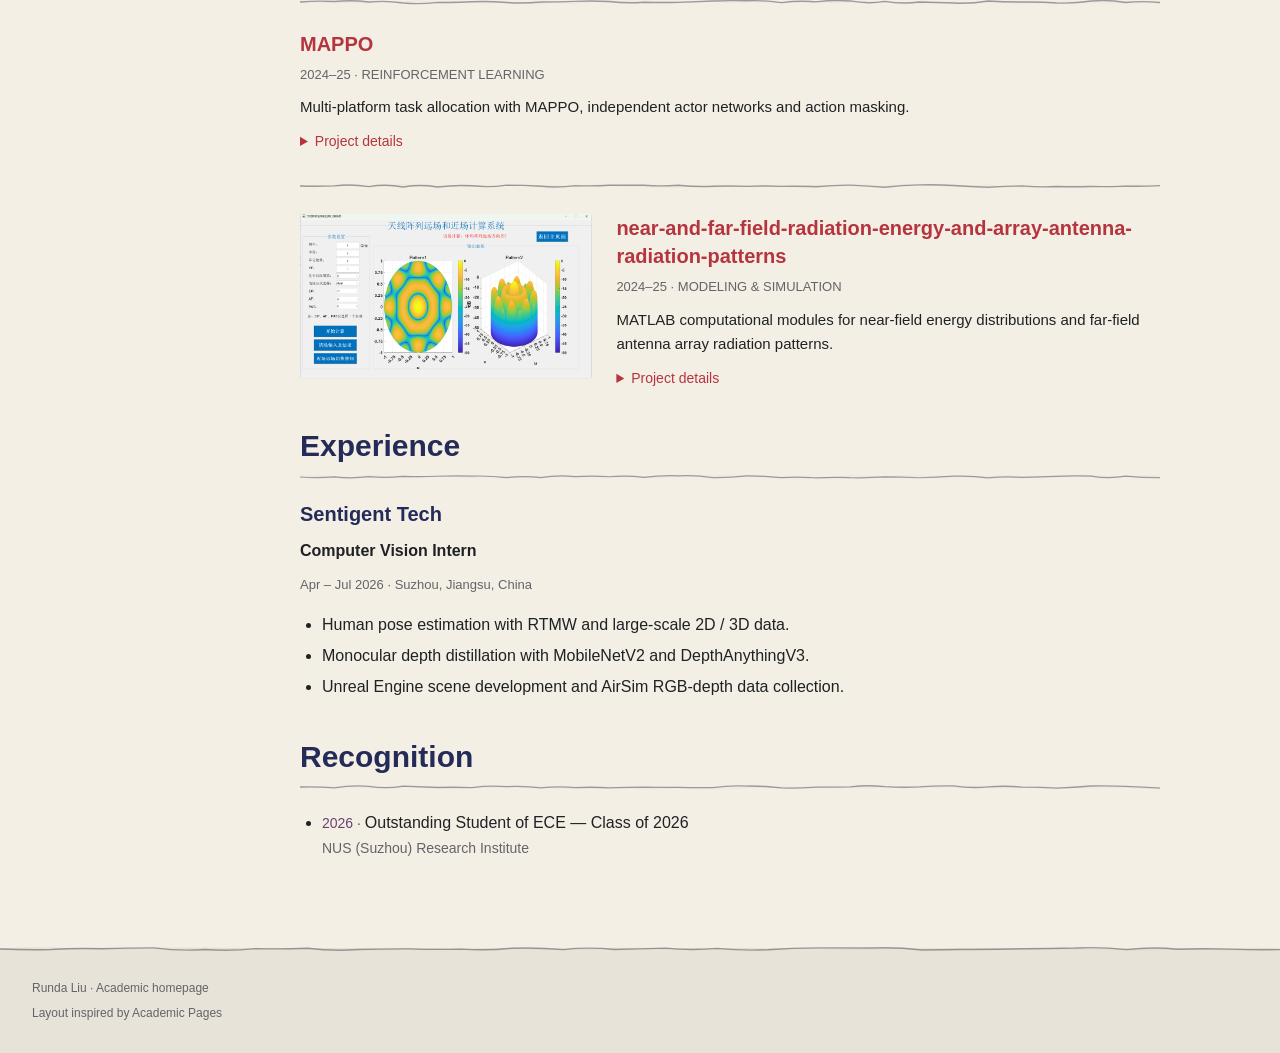
==== commit 3c45f863: "Use rounded square profile avatar" ====
--- a/index.html
+++ b/index.html
@@ -5,7 +5,7 @@
   <meta name="viewport" content="width=device-width, initial-scale=1">
   <meta name="description" content="Runda Liu — XDU undergraduate, NUS graduate studies.">
   <title>Runda Liu | Academic Homepage</title>
-  <link rel="stylesheet" href="styles.css?v=20260930-clean-lines">
+  <link rel="stylesheet" href="styles.css?v=20261120-rounded-avatar">
 </head>
 <body>
   <a class="skip-link" href="#main" data-text="labels.skip">Skip to content</a>
--- a/styles.css
+++ b/styles.css
@@ -24,7 +24,7 @@
 nav a:hover, nav a[aria-current="location"] { color: var(--red); border-bottom-color: var(--red); text-decoration: none; }
 .page-layout { max-width: 1280px; margin: 0 auto; padding: 40px 32px 72px; display: grid; grid-template-columns: 220px minmax(0, 860px); gap: 48px; min-height: calc(100vh - 220px); }
 .author-profile { align-self: start; position: sticky; top: 28px; font-size: 14px; }
-.author-avatar { display: block; width: 175px; height: 175px; padding: 5px; object-fit: cover; border-radius: 50%; border: 1px solid var(--line); }
+.author-avatar { display: block; width: 175px; height: 175px; padding: 5px; object-fit: cover; border-radius: 16px; border: 1px solid var(--line); }
 .author-info h2 { font-size: 20px; line-height: 1.3; margin: 18px 0 9px; color: var(--ink); }
 .author-bio { margin: 0 0 17px; font-size: 14px; line-height: 1.5; }
 .author-links { padding: 0; margin: 0; list-style: none; }
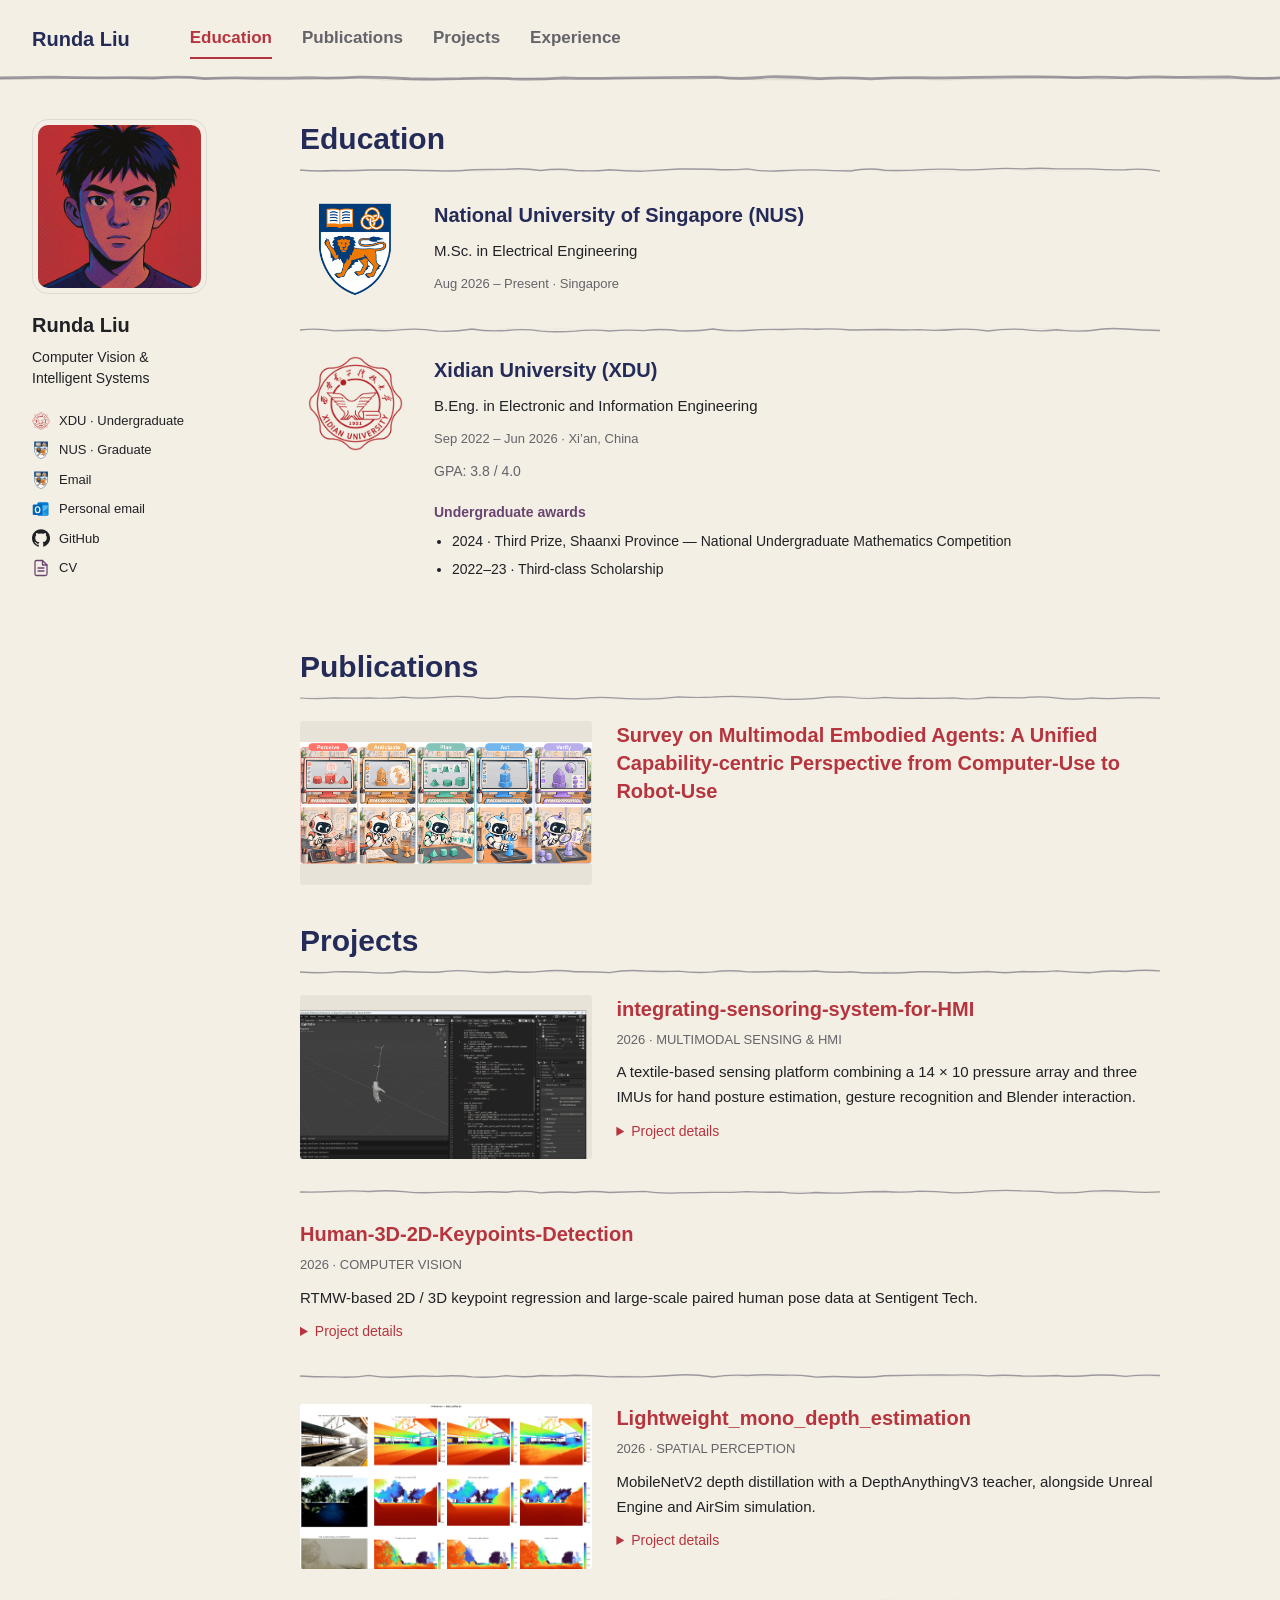
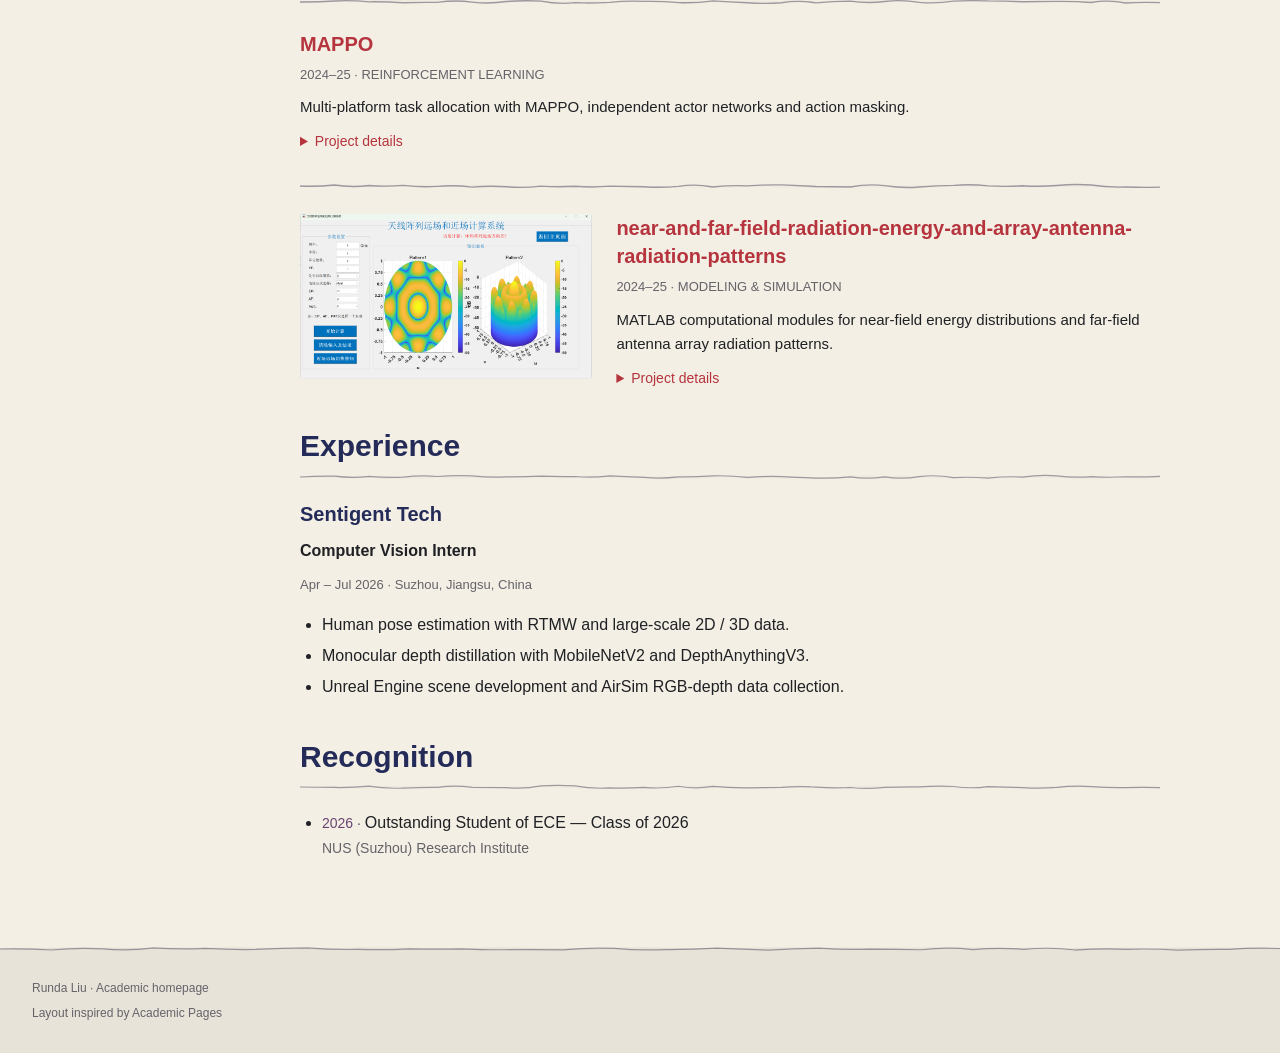
==== commit 42924c8b: "Simplify sidebar CV label" ====
--- a/index.html
+++ b/index.html
@@ -49,7 +49,7 @@
     </main>
   </div>
   <footer class="page-footer"><div class="footer-inner"><p><span data-text="profile.name"></span> · <span data-text="footer.note"></span></p><p><a data-link="footer.referenceUrl" data-text="footer.reference" target="_blank" rel="noreferrer"></a></p></div></footer>
-  <script src="content.js?v=20260930-clean-lines"></script>
+  <script src="content.js?v=20261120-cv-label"></script>
   <script src="script.js?v=20260930-clean-lines"></script>
 </body>
 </html>
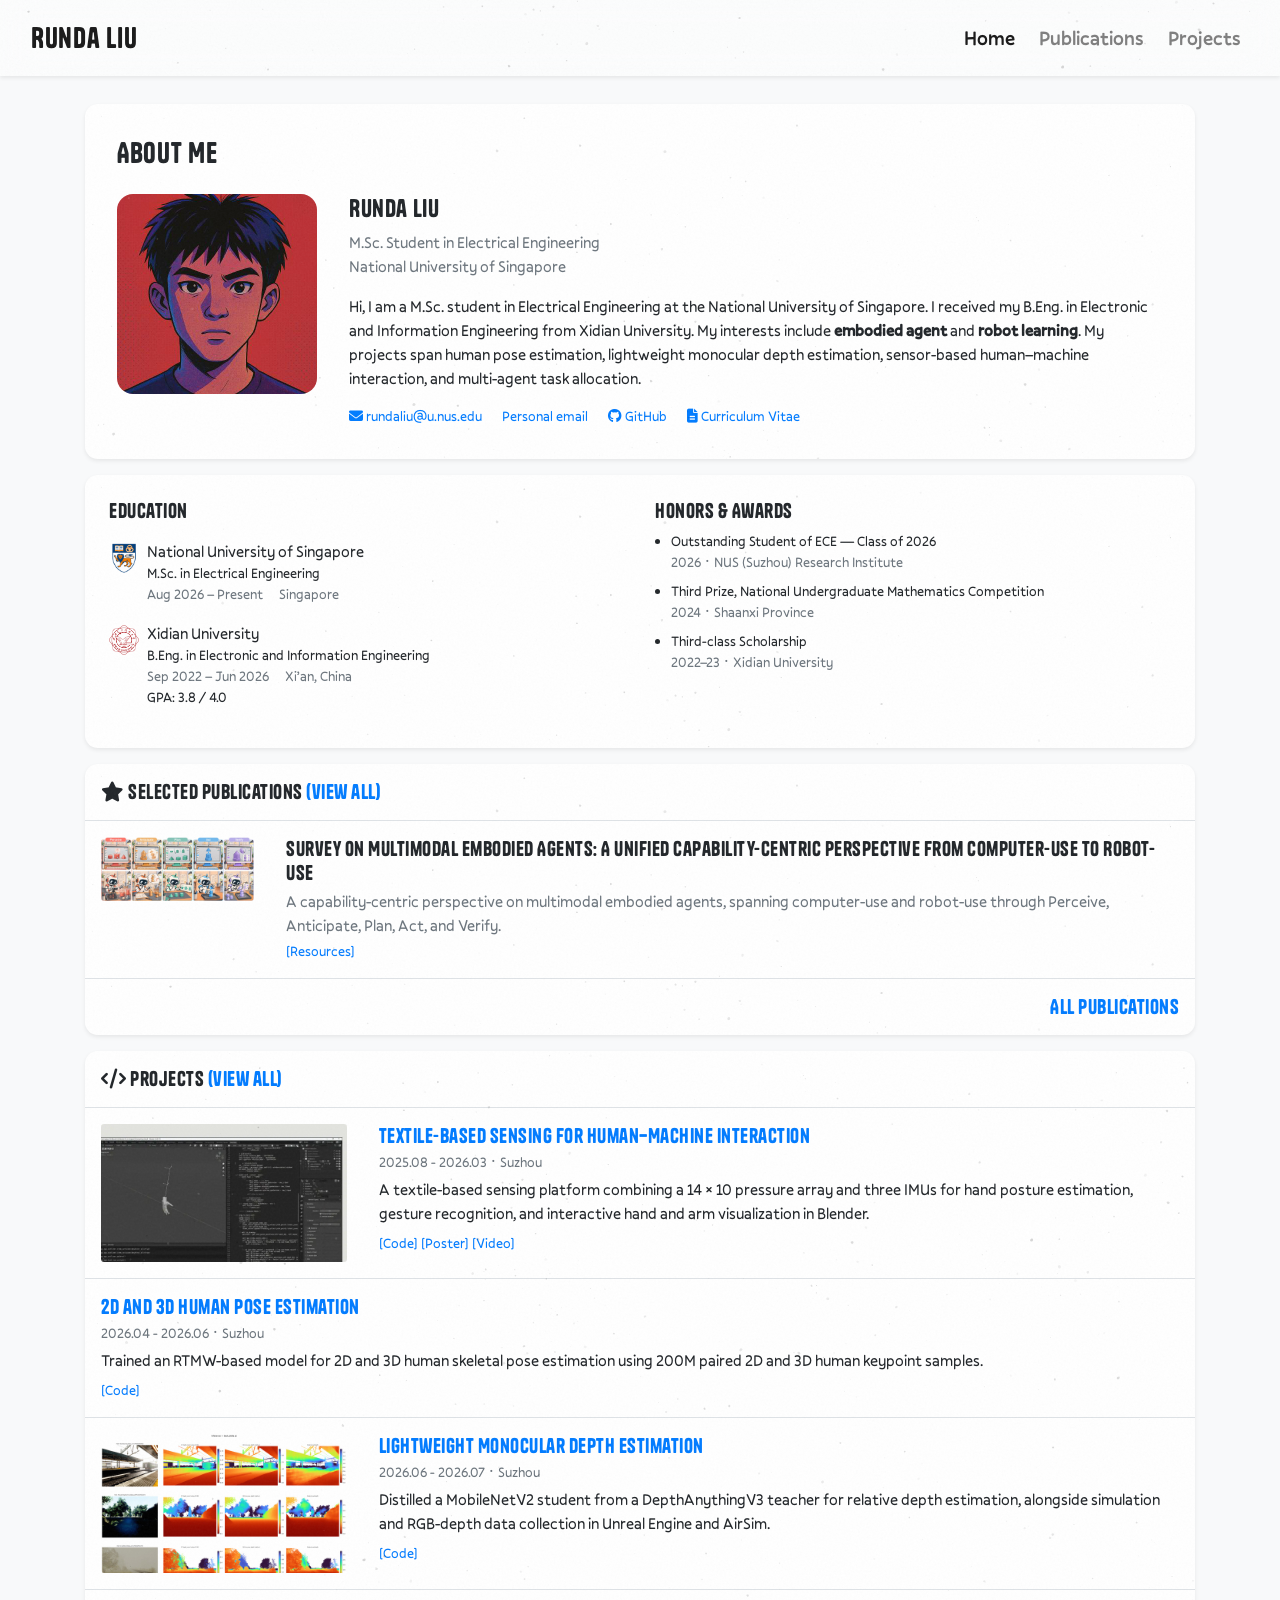
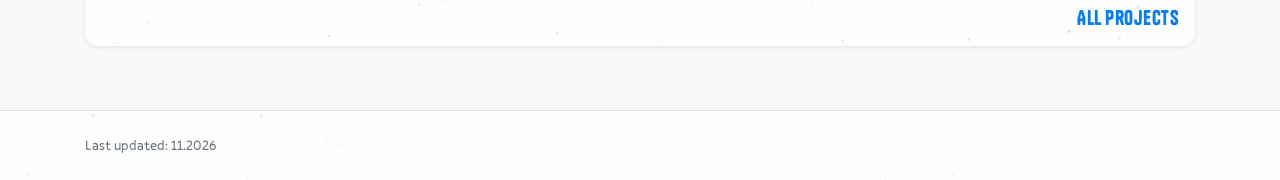
==== commit f2a244af: "v2: replace homepage with the rebuilt academic-homepage site Static output generated from the privat" ====
--- a/index.html
+++ b/index.html
@@ -1,55 +1,229 @@
-<!doctype html>
+<!DOCTYPE html>
 <html lang="en">
+<!-- Template: https://github.com/luost26/academic-homepage -->
 <head>
-  <meta charset="utf-8">
-  <meta name="viewport" content="width=device-width, initial-scale=1">
-  <meta name="description" content="Runda Liu — XDU undergraduate, NUS graduate studies.">
-  <title>Runda Liu | Academic Homepage</title>
-  <link rel="stylesheet" href="styles.css?v=20261120-rounded-avatar">
+    <meta charset="utf-8">
+    <meta name="viewport" content="width=device-width, initial-scale=1, shrink-to-fit=no">
+    <meta name="description" content="Runda Liu, M.Sc. student at the National University of Singapore. Embodied agents and robot learning.">
+    <title>Homepage - Runda Liu</title>
+    <!-- Fetch custom fonts in parallel with CSS so text first paints in Tanker/Pally. -->
+    <link rel="preload" href="/assets/fonts/tanker/Tanker-Regular.woff2" as="font" type="font/woff2" crossorigin>
+    <link rel="preload" href="/assets/fonts/pally/Pally-Regular.woff2" as="font" type="font/woff2" crossorigin>
+    <link rel="preload" href="/assets/fonts/pally/Pally-Medium.woff2" as="font" type="font/woff2" crossorigin>
+    <link rel="stylesheet" href="/assets/vendor/bootstrap.min.css">
+    <link rel="stylesheet" href="/assets/vendor/fontawesome/css/all.min.css">
+    <link rel="stylesheet" href="/assets/css/global.css">
+    <link rel="stylesheet" href="/assets/css/personal.css">
 </head>
-<body>
-  <a class="skip-link" href="#main" data-text="labels.skip">Skip to content</a>
-  <header class="masthead">
-    <div class="masthead-inner">
-      <a class="site-title" href="#education" data-text="profile.name">Runda Liu</a>
-      <nav aria-label="Main navigation">
-        <a href="#education" data-text="navigation.education">Education</a>
-        <a href="#publications" data-text="navigation.publications">Publications</a>
-        <a href="#projects" data-text="navigation.projects">Projects</a>
-        <a href="#experience" data-text="navigation.experience">Experience</a>
-      </nav>
-    </div>
-  </header>
-  <div class="page-layout">
-    <aside class="author-profile" aria-label="Author profile">
-      <img class="author-avatar" src="assets/avatar.png" width="175" height="175" alt="Runda Liu">
-      <div class="author-info">
-        <h2 data-text="profile.name">Runda Liu</h2>
-        <p class="author-bio" data-text="profile.field"></p>
-        <ul class="author-links">
-          <li><img class="link-icon" src="assets/icons/xdu-crest-hd.png" alt=""><span><span data-text="profile.undergraduateSchool"></span> · <span data-text="profile.undergraduateLabel"></span></span></li>
-          <li><img class="link-icon" src="assets/icons/nus-crest.svg" alt=""><span><span data-text="profile.graduateSchool"></span> · <span data-text="profile.graduateLabel"></span></span></li>
-          <li><img class="link-icon" src="assets/icons/nus-crest.svg" alt=""><a data-email="links.email" data-text="labels.email"></a></li>
-          <li><img class="link-icon" src="assets/icons/outlook.svg" alt=""><a data-email="links.alternateEmail" data-text="labels.alternateEmail"></a></li>
-          <li><img class="link-icon" src="assets/icons/github.svg" alt=""><a data-link="links.github" data-text="labels.github" target="_blank" rel="noreferrer"></a></li>
-          <li><img class="link-icon" src="assets/icons/file.svg" alt=""><a data-link="links.cv" data-text="labels.cv" target="_blank" rel="noopener noreferrer"></a></li>
-        </ul>
-      </div>
-    </aside>
-    <main id="main" tabindex="-1">
-      <section id="education" aria-labelledby="education-title">
-        <h1 id="education-title" data-text="education.title">Education</h1>
-        <div id="education-items"></div>
-      </section>
-      <section id="publications" aria-labelledby="publications-title"><h2 id="publications-title" data-text="publications.title"></h2><div id="publications-items"></div></section>
-      <section id="projects" aria-labelledby="projects-title"><span id="research" aria-hidden="true"></span><h2 id="projects-title" data-text="projects.title"></h2><div id="projects-items"></div></section>
-      <section id="experience" aria-labelledby="experience-title"><h2 id="experience-title" data-text="experience.title"></h2><div id="experience-items"></div></section>
-      <section id="awards" aria-labelledby="awards-title"><h2 id="awards-title" data-text="awards.title"></h2><ul id="award-items" class="award-list"></ul></section>
-      <noscript><p>Please enable JavaScript to view all content, or <a href="CV_26_7_7.pdf">download the CV</a>.</p></noscript>
-    </main>
-  </div>
-  <footer class="page-footer"><div class="footer-inner"><p><span data-text="profile.name"></span> · <span data-text="footer.note"></span></p><p><a data-link="footer.referenceUrl" data-text="footer.reference" target="_blank" rel="noreferrer"></a></p></div></footer>
-  <script src="content.js?v=20261120-cv-label"></script>
-  <script src="script.js?v=20260930-clean-lines"></script>
+<body class="bg-light d-flex flex-column min-vh-100">
+    <nav class="navbar navbar-expand-sm navbar-light fixed-top mb-5 shadow-sm">
+    <div class="container-lg">
+        <a class="navbar-brand" href="/index.html"><strong>Runda Liu</strong></a>
+        <button class="navbar-toggler" style="font-size: 1em; padding: 0.5em;" type="button" data-toggle="collapse" data-target="#navbarResponsive" aria-controls="navbarResponsive" aria-expanded="false" aria-label="Toggle navigation">
+            <i class="fas fa-map"></i> Menu
+        </button>
+
+        <div class="collapse navbar-collapse" id="navbarResponsive">
+            <ul class="navbar-nav ml-auto">
+                
+                <li class="nav-item active">
+                    <a class="nav-link" href="/index.html">Home</a>
+                </li>
+                
+                <li class="nav-item ">
+                    <a class="nav-link" href="/publications.html">Publications</a>
+                </li>
+                
+                <li class="nav-item ">
+                    <a class="nav-link" href="/projects.html">Projects</a>
+                </li>
+                
+            </ul>
+        </div>
+    </div>
+</nav>
+
+    <main class="flex-grow-1 flex-shrink-0 container-lg">
+<div class="row">
+    <div class="col-12">
+
+        <section id="about" class="card border-0 shadow-sm bg-white">
+    <div class="card-body about-card-body">
+        <h2 class="h3 mb-4">About Me</h2>
+        <div class="about-profile">
+            
+            <img src="/media/profile/avatar.png" alt="Runda Liu" class="profile-avatar about-avatar">
+            
+            <div class="about-content">
+                <h3 class="h4 mb-2">Runda Liu</h3>
+                <div class="about-positions mb-3">
+                    <div>M.Sc. Student in Electrical Engineering</div><div>National University of Singapore</div>
+                </div>
+                <div class="text-profile-bio" >
+                    <p>Hi, I am a M.Sc. student in Electrical Engineering at the National University of Singapore. I received my B.Eng. in Electronic and Information Engineering from Xidian University. My interests include <strong>embodied agent</strong> and <strong>robot learning</strong>. My projects span human pose estimation, lightweight monocular depth estimation, sensor-based human–machine interaction, and multi-agent task allocation.</p>
+                </div>
+                <div class="about-links">
+                    <a class="email-text" href="mailto:&#114;&#117;&#110;&#100;&#97;&#108;&#105;&#117;&#64;&#117;&#46;&#110;&#117;&#115;&#46;&#101;&#100;&#117;"><i class="fas fa-envelope" aria-hidden="true"></i> rundaliu@u.nus.edu</a>
+                    <a href="mailto:Jackup_Liu@outlook.com">Personal email</a>
+                    <a href="https://github.com/Jackupjcup" target="_blank" rel="noopener"><i class="fab fa-github" aria-hidden="true"></i> GitHub</a>
+                    <a href="/media/documents/runda-liu-cv.pdf" target="_blank" rel="noopener"><i class="fas fa-file-alt" aria-hidden="true"></i> Curriculum Vitae</a>
+                </div>
+            </div>
+        </div>
+    </div>
+</section>
+
+
+
+        
+            <div class="row mt-3">
+<div class="col"><div class="card border-0 shadow-sm bg-white"><div class="card-body p-4">
+<div class="row">
+    <section id="education" class="col-lg-6 mb-3">
+        <h6>Education</h6>
+        
+        <div class="media mt-3">
+            <img src="/media/education/nus-crest.svg" alt="National University of Singapore crest" class="education-logo mr-2 mt-1">
+            <div class="media-body">
+                <a class="text-body" href="https://www.nus.edu.sg/" target="_blank" rel="noopener">National University of Singapore</a>
+                <div class="small">M.Sc. in Electrical Engineering</div>
+                
+                <div class="entry-meta education-date-location">
+                    <span>Aug 2026 – Present</span>
+                    <span>Singapore</span>
+                </div>
+                
+            </div>
+        </div>
+        
+        <div class="media mt-3">
+            <img src="/media/education/xdu-crest.png" alt="Xidian University crest" class="education-logo mr-2 mt-1">
+            <div class="media-body">
+                <a class="text-body" href="https://www.xidian.edu.cn/" target="_blank" rel="noopener">Xidian University</a>
+                <div class="small">B.Eng. in Electronic and Information Engineering</div>
+                
+                <div class="entry-meta education-date-location">
+                    <span>Sep 2022 – Jun 2026</span>
+                    <span>Xi’an, China</span>
+                </div>
+                <div class="small">GPA: 3.8 / 4.0</div>
+            </div>
+        </div>
+        
+    </section>
+    <section id="awards" class="col-lg-6 mb-2">
+        <h6>Honors &amp; Awards</h6>
+        <ul class="small pl-3 mb-0"><li class="mb-2">Outstanding Student of ECE — Class of 2026<div class="text-muted">2026 &middot; NUS (Suzhou) Research Institute</div></li><li class="mb-2">Third Prize, National Undergraduate Mathematics Competition<div class="text-muted">2024 &middot; Shaanxi Province</div></li><li class="mb-2">Third-class Scholarship<div class="text-muted">2022–23 &middot; Xidian University</div></li></ul>
+    </section>
+</div>
+</div></div></div>
+</div>
+
+        
+
+        
+        
+        
+<div class="my-3 p-0 bg-white shadow-sm rounded-xl">
+    <h6 class="border-bottom border-gray p-3 mb-0">
+        <i class="fas fa-star"></i> Selected Publications 
+        <a href="/publications.html">(view all)</a>
+    </h6>
+    
+        
+<article class="row no-gutters publication-entry border-bottom border-gray">
+    
+    <div class="col-md-3 col-xl-2 p-3">
+        <a href="/media/research/papav-teaser.webp" target="_blank" rel="noopener"><img src="/media/research/papav-teaser.webp" alt="PAPAV overview: Perceive, Anticipate, Plan, Act and Verify for computer-use and robot-use." class="w-100 rounded-sm publication-cover" loading="lazy"></a>
+    </div>
+    
+    <div class="col-md-9 col-xl-10 p-3">
+        <h5 class="mt-0 mb-1 font-weight-normal">Survey on Multimodal Embodied Agents: A Unified Capability-centric Perspective from Computer-Use to Robot-Use</h5>
+        
+        
+        
+        <p class="mb-1 text-muted">A capability-centric perspective on multimodal embodied agents, spanning computer-use and robot-use through Perceive, Anticipate, Plan, Act, and Verify.</p>
+        <p class="small mb-0"><a href="https://github.com/showlab/Awesome-Multimodal-Embodied-Agent" target="_blank" rel="noopener">[Resources]</a> </p>
+    </div>
+</article>
+    
+    
+    <h6 class="d-block p-3 mt-0 text-right">
+        <a href="/publications.html">All publications</a>
+    </h6>
+</div>
+
+
+        
+        <section id="projects" class="my-3 p-0 bg-white shadow-sm rounded-xl">
+    
+    <h6 class="border-bottom border-gray p-3 mb-0"><i class="fas fa-code"></i> Projects <a href="/projects.html">(view all)</a></h6>
+    
+    
+    
+    <article class="row no-gutters project-entry border-bottom border-gray">
+        
+        <div class="col-md-3 p-3">
+            <a href="/media/projects/hmi/demo.webp" target="_blank" rel="noopener">
+                <img src="/media/projects/hmi/demo.webp" alt="Sensor-based arm tracking alongside the corresponding Blender hand animation." class="w-100 rounded-sm project-preview" loading="lazy">
+            </a>
+        </div>
+        
+        <div class="col-md-9 p-3">
+            <h5 class="mt-0 mb-1 font-weight-normal"><a href="https://github.com/Jackupjcup/integrating-sensoring-system-for-HMI" target="_blank" rel="noopener">Textile-Based Sensing for Human–Machine Interaction</a></h5>
+            <p class="small text-muted mb-1">2025.08 - 2026.03 · Suzhou</p>
+            <p class="mb-2 project-summary">A textile-based sensing platform combining a 14 × 10 pressure array and three IMUs for hand posture estimation, gesture recognition, and interactive hand and arm visualization in Blender.</p>
+            <p class="small mb-0"><a href="https://github.com/Jackupjcup/integrating-sensoring-system-for-HMI" target="_blank" rel="noopener">[Code]</a> <a href="/media/projects/hmi/poster.jpg" target="_blank" rel="noopener">[Poster]</a> <a href="/media/projects/hmi/demo.mp4" target="_blank" rel="noopener">[Video]</a></p>
+        </div>
+    </article>
+    
+    <article class="row no-gutters project-entry border-bottom border-gray">
+        
+        <div class="col-12 p-3">
+            <h5 class="mt-0 mb-1 font-weight-normal"><a href="https://github.com/Jackupjcup/Human-3D-2D-Keypoints-Detection" target="_blank" rel="noopener">2D and 3D Human Pose Estimation</a></h5>
+            <p class="small text-muted mb-1">2026.04 - 2026.06 · Suzhou</p>
+            <p class="mb-2 project-summary">Trained an RTMW-based model for 2D and 3D human skeletal pose estimation using 200M paired 2D and 3D human keypoint samples.</p>
+            <p class="small mb-0"><a href="https://github.com/Jackupjcup/Human-3D-2D-Keypoints-Detection" target="_blank" rel="noopener">[Code]</a></p>
+        </div>
+    </article>
+    
+    <article class="row no-gutters project-entry ">
+        
+        <div class="col-md-3 p-3">
+            <a href="/media/projects/depth/comparison.jpg" target="_blank" rel="noopener">
+                <img src="/media/projects/depth/comparison.jpg" alt="RGB input, normalized ground-truth depth, DA3 teacher depth, and student-predicted depth." class="w-100 rounded-sm project-preview" loading="lazy">
+            </a>
+        </div>
+        
+        <div class="col-md-9 p-3">
+            <h5 class="mt-0 mb-1 font-weight-normal"><a href="https://github.com/Jackupjcup/Lightweight_mono_depth_estimation" target="_blank" rel="noopener">Lightweight Monocular Depth Estimation</a></h5>
+            <p class="small text-muted mb-1">2026.06 - 2026.07 · Suzhou</p>
+            <p class="mb-2 project-summary">Distilled a MobileNetV2 student from a DepthAnythingV3 teacher for relative depth estimation, alongside simulation and RGB-depth data collection in Unreal Engine and AirSim.</p>
+            <p class="small mb-0"><a href="https://github.com/Jackupjcup/Lightweight_mono_depth_estimation" target="_blank" rel="noopener">[Code]</a></p>
+        </div>
+    </article>
+    
+    
+    <h6 class="border-top border-gray d-block p-3 mb-0 text-right"><a href="/projects.html">All projects</a></h6>
+    
+</section>
+
+    </div>
+</div>
+</main>
+    <footer class="footer flex-shrink-0 border-top py-2 mt-5 bg-white small">
+    <div class="container-lg">
+        <div class="row my-3">
+            <div class="col-12">
+                <div class="text-muted">
+                    <span class="last-updated">Last updated: 11.2026</span>
+                </div>
+            </div>
+        </div>
+    </div>
+</footer>
+
+    <script src="/assets/vendor/jquery.min.js"></script>
+    <script src="/assets/vendor/bootstrap.bundle.min.js"></script>
 </body>
 </html>
--- a/assets/css/global.css
+++ b/assets/css/global.css
@@ -0,0 +1,152 @@
+@charset "utf-8";
+body {
+    font-family: "Lato", sans-serif;
+    font-weight: 400;
+    padding-top: 5.0rem;
+}
+
+h1, h2, h3, h4, h5, h6,
+.h1, .h2, .h3, .h4, .h5, .h6 {
+    font-weight: 700;
+}
+
+.card {
+    border-radius: 0.8rem!important;
+}
+
+.card-img-overlay {
+    border-radius: 0.8rem!important;
+}
+
+.rounded-xl {
+    border-radius: 0.8rem!important;
+}
+
+.rounded-xl-bottom {
+    border-bottom-right-radius: 0.8rem !important;
+    border-bottom-left-radius: 0.8rem !important;
+}
+
+.rounded-xl-top {
+    border-top-left-radius: 0.8rem !important;
+    border-top-right-radius: 0.8rem !important;
+}
+
+
+.text-profile-position {
+    font-weight: 400;
+}
+
+.text-profile-bio {
+    /* font-family: "Raleway"; */
+    font-weight: 400;
+}
+
+.navbar {
+    background-color: rgba(255, 255, 255, 0.6) !important;
+    backdrop-filter: blur(16px);
+    -webkit-backdrop-filter: blur(16px);
+}
+
+.inline-badge {
+    height: 16px;
+    vertical-align: -10%;
+    margin-right: 2px;
+    line-break: unset;
+}
+
+.no-break {
+    white-space: nowrap;
+}
+
+.cover-image {
+    width: 180px;
+    max-height: 120px;
+}
+
+.abstract-body {
+    min-height: 100px;
+}
+
+img.lazy {
+    background-image: url('images/loading.gif');
+    background-repeat: no-repeat;
+    background-position: 50% 50%;
+    background-size: 50px 50px;
+    min-height: 80px;
+}
+
+div.lazy {
+    background-image: url('images/loading.gif');
+    background-repeat: no-repeat;
+    background-position: 50% 50%;
+    background-size: 50px 50px;
+    min-height: 80px;
+}
+
+.badge-publication {
+    font-size: 100%;
+}
+
+.email-text {
+    font-family: Source Code Pro, monospace;
+}
+
+.carousel button {
+    -webkit-appearance: none;
+    appearance: none;
+    border-radius: 0;
+    box-shadow: none;
+}
+
+.carousel button:focus {
+    outline: none;
+}
+
+.carousel-control-prev,
+.carousel-control-next {
+    padding: 0;
+    background: transparent;
+    border: 0;
+}
+
+.carousel-indicators button {
+    box-sizing: content-box;
+    flex: 0 1 auto;
+    width: 30px;
+    height: 3px;
+    padding: 0;
+    margin: 0 3px;
+    cursor: pointer;
+    background-color: #fff;
+    background-clip: padding-box;
+    border: 0;
+    border-top: 10px solid transparent;
+    border-bottom: 10px solid transparent;
+    opacity: 0.5;
+    transition: opacity 0.6s ease;
+}
+
+.carousel-indicators button.active {
+    opacity: 1;
+}
+
+.carousel-indicators button:focus-visible {
+    outline: 2px solid #fff;
+    outline-offset: 2px;
+    box-shadow: 0 0 0 4px rgba(0, 0, 0, 0.25);
+}
+
+.carousel-control-prev:focus-visible .carousel-control-prev-icon,
+.carousel-control-next:focus-visible .carousel-control-next-icon {
+    outline: 2px solid #fff;
+    outline-offset: 4px;
+    border-radius: 2px;
+    box-shadow: 0 0 0 6px rgba(0, 0, 0, 0.25);
+}
+
+@media (prefers-reduced-motion: reduce) {
+    .carousel-indicators button {
+        transition: none;
+    }
+}
--- a/assets/css/personal.css
+++ b/assets/css/personal.css
@@ -0,0 +1,95 @@
+/* Personal content and typography using the original template's card styling. */
+@font-face {
+    font-family: Tanker;
+    src: url('../fonts/tanker/Tanker-Regular.woff2') format('woff2'),
+         url('../fonts/tanker/Tanker-Regular.woff') format('woff');
+    font-weight: 400;
+    font-style: normal;
+    font-display: block;
+}
+@font-face {
+    font-family: Pally;
+    src: url('../fonts/pally/Pally-Regular.woff2') format('woff2'),
+         url('../fonts/pally/Pally-Regular.woff') format('woff');
+    font-weight: 400;
+    font-style: normal;
+    font-display: block;
+}
+@font-face {
+    font-family: Pally;
+    src: url('../fonts/pally/Pally-Medium.woff2') format('woff2'),
+         url('../fonts/pally/Pally-Medium.woff') format('woff');
+    font-weight: 500;
+    font-style: normal;
+    font-display: block;
+}
+body { font-family: Pally, Arial, sans-serif; font-size: 16px; font-weight: 400; padding-top: 6.5rem; }
+/* Tanker headings with Pally Regular body text. */
+h1, h2, h3, h4, h5, h6,
+.h1, .h2, .h3, .h4, .h5, .h6,
+.navbar-brand, .navbar-brand strong {
+    font-family: Tanker, Pally, Arial, sans-serif;
+    font-weight: 400;
+    font-synthesis: none;
+    letter-spacing: 0.025em;
+}
+h6, .h6 { font-size: 1.25rem; }
+.navbar { min-height: 76px; padding: 12px 16px; }
+.navbar > .container-lg { max-width: 1280px; }
+.navbar-brand { font-size: 1.75rem; }
+.navbar-nav { gap: 8px; }
+.navbar-nav .nav-link { font-family: Pally, Arial, sans-serif; font-weight: 500; font-size: 1.25rem; }
+.small, small { font-size: 14px; }
+.project-preview { max-height: 190px; object-fit: contain; }
+.project-summary { font-size: 16px; }
+.education-logo { width: 30px; height: 30px; object-fit: contain; }
+.education-date-location { display: flex; flex-wrap: wrap; gap: 0 16px; }
+.entry-meta { color: #6c757d; font-size: 14px; }
+.entry-title { overflow-wrap: anywhere; }
+.publication-cover { object-fit: contain; max-height: 220px; }
+.profile-links { font-size: 14px; overflow-wrap: anywhere; }
+.profile-avatar { border-radius: 16px; }
+.about-card-body { padding: 32px; }
+.about-profile { display: grid; grid-template-columns: 200px minmax(0, 1fr); gap: 32px; align-items: start; }
+.about-avatar { display: block; width: 200px; height: 200px; object-fit: cover; }
+.about-content { min-width: 0; }
+.about-positions { color: #6c757d; }
+.about-links { display: flex; flex-wrap: wrap; gap: 10px 20px; font-size: 14px; overflow-wrap: anywhere; }
+.email-text { font-family: Pally, Arial, sans-serif; }
+.last-updated { font-family: Pally, Arial, sans-serif; font-weight: 400; font-style: normal; }
+/* A static print layer on each surface, including its text and illustrations.
+   Tune grain strength here; size is in CSS pixels on desktop and mobile alike. */
+:root { --print-grain-opacity: 0.20; --print-grain-size: 1280px; }
+main .bg-white.shadow-sm, .footer { position: relative; isolation: isolate; }
+.navbar { isolation: isolate; }
+main .bg-white.shadow-sm::after, .navbar::after, .footer::after {
+    content: "";
+    position: absolute;
+    inset: 0;
+    z-index: 2;
+    border-radius: inherit;
+    background: url('../textures/newsprint-grain.svg') repeat;
+    background-size: var(--print-grain-size) var(--print-grain-size);
+    opacity: var(--print-grain-opacity);
+    pointer-events: none;
+}
+#projects::after { background-position: -173px -89px; }
+.navbar::after { background-position: -57px -211px; }
+.footer::after { background-position: -319px -43px; }
+@media print {
+    main .bg-white.shadow-sm::after, .navbar::after, .footer::after { display: none; }
+}
+@media (max-width: 575px) {
+    body { padding-top: 5.5rem; }
+    .navbar { min-height: 64px; padding: 8px 16px; }
+    .navbar-brand { font-size: 1.5rem; }
+    .navbar-nav { gap: 0; }
+    .navbar-nav .nav-link { font-size: 1.125rem; }
+}
+@media (max-width: 767px) {
+    .about-card-body { padding: 24px; }
+    .about-profile { grid-template-columns: 1fr; gap: 24px; }
+    .about-avatar { width: 160px; height: 160px; }
+    .project-preview { max-height: 230px; }
+    .publication-cover { max-height: 240px; }
+}
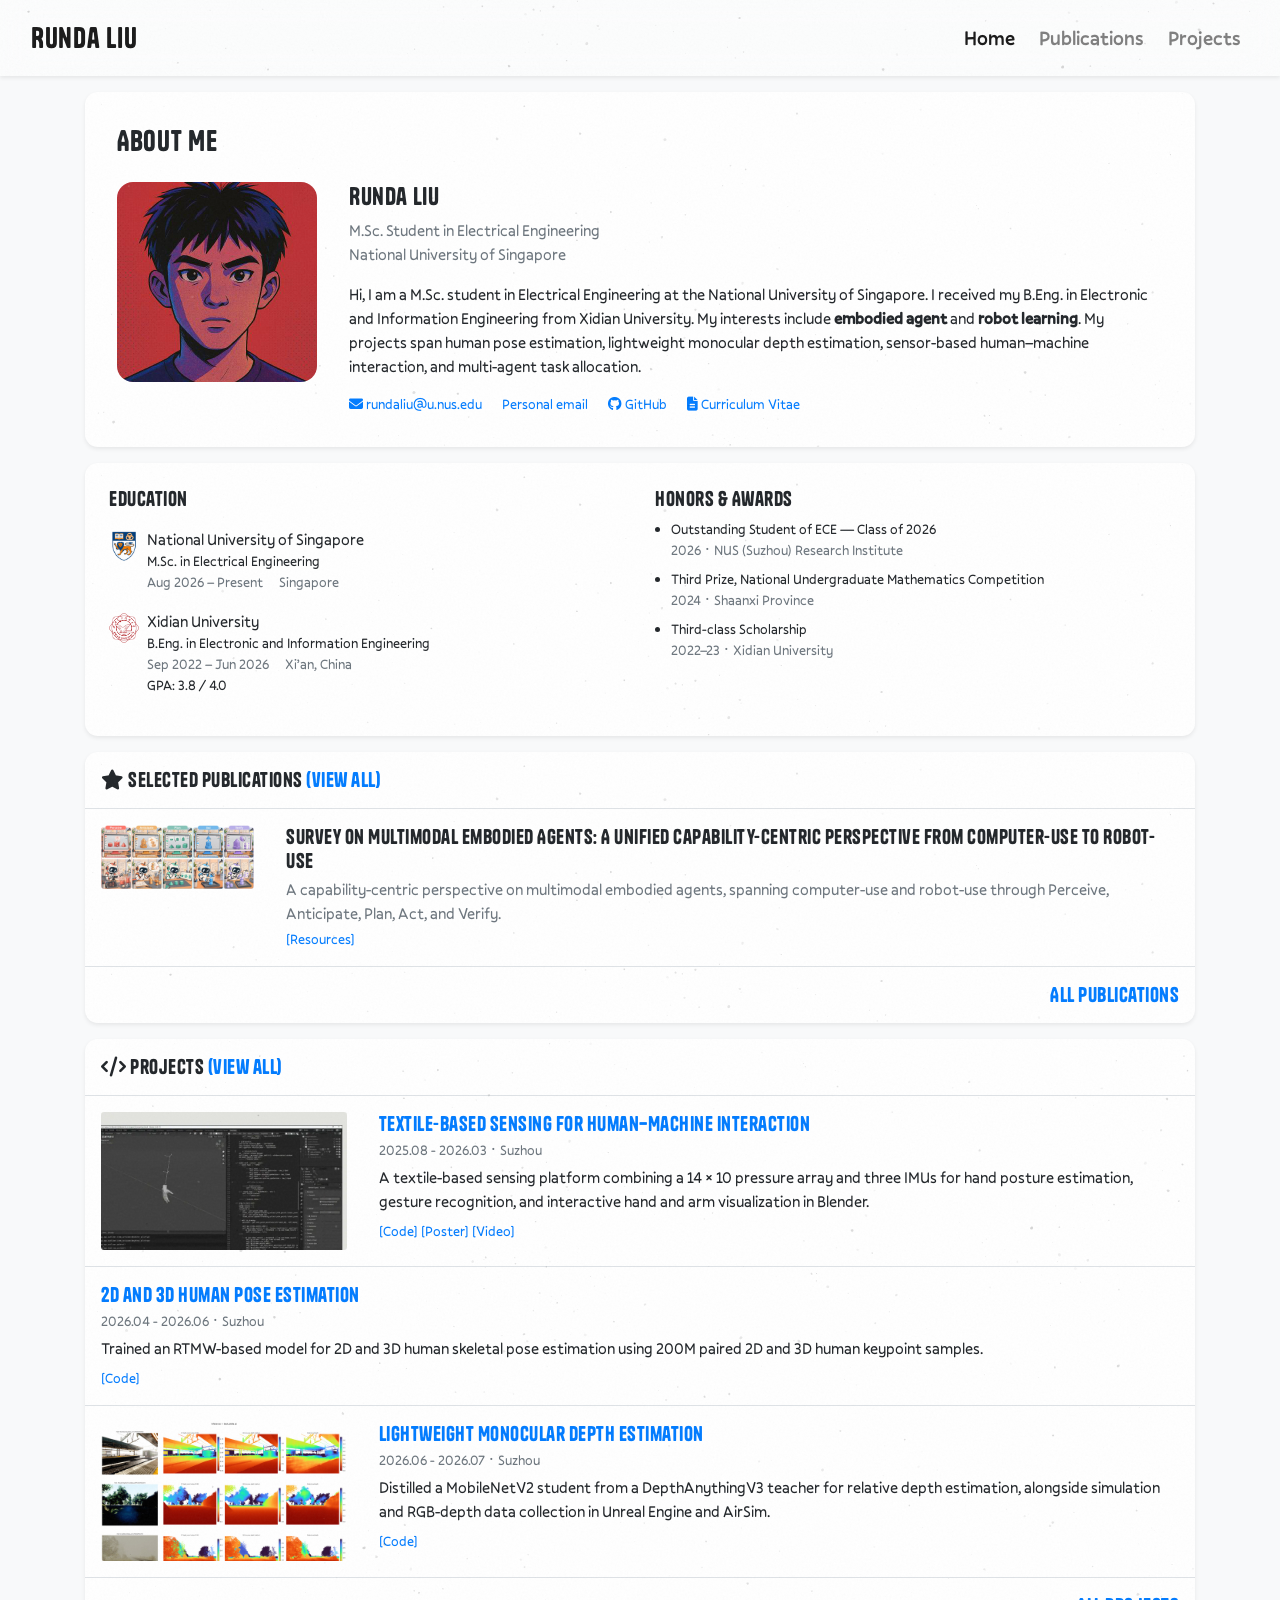
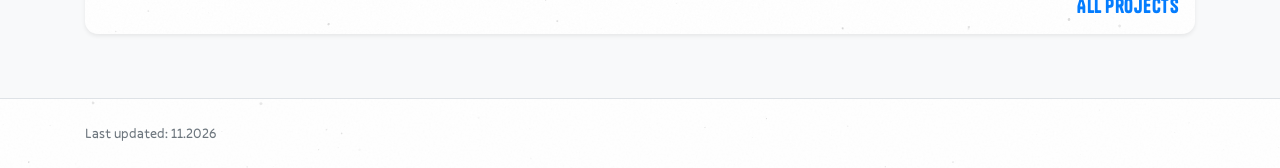
==== commit 3e7aba49: "Match navbar-to-About gap to card spacing; restyle mobile Menu button" ====
--- a/index.html
+++ b/index.html
@@ -19,8 +19,8 @@
     <nav class="navbar navbar-expand-sm navbar-light fixed-top mb-5 shadow-sm">
     <div class="container-lg">
         <a class="navbar-brand" href="/index.html"><strong>Runda Liu</strong></a>
-        <button class="navbar-toggler" style="font-size: 1em; padding: 0.5em;" type="button" data-toggle="collapse" data-target="#navbarResponsive" aria-controls="navbarResponsive" aria-expanded="false" aria-label="Toggle navigation">
-            <i class="fas fa-map"></i> Menu
+        <button class="navbar-toggler" type="button" data-toggle="collapse" data-target="#navbarResponsive" aria-controls="navbarResponsive" aria-expanded="false" aria-label="Toggle navigation">
+            Menu
         </button>
 
         <div class="collapse navbar-collapse" id="navbarResponsive">
--- a/assets/css/personal.css
+++ b/assets/css/personal.css
@@ -23,7 +23,7 @@
     font-style: normal;
     font-display: block;
 }
-body { font-family: Pally, Arial, sans-serif; font-size: 16px; font-weight: 400; padding-top: 6.5rem; }
+body { font-family: Pally, Arial, sans-serif; font-size: 16px; font-weight: 400; padding-top: calc(76px + 16px); } /* navbar height + the 16px gap between cards (.my-3 / .mt-3) */
 /* Tanker headings with Pally Regular body text. */
 h1, h2, h3, h4, h5, h6,
 .h1, .h2, .h3, .h4, .h5, .h6,
@@ -80,11 +80,13 @@
     main .bg-white.shadow-sm::after, .navbar::after, .footer::after { display: none; }
 }
 @media (max-width: 575px) {
-    body { padding-top: 5.5rem; }
+    body { padding-top: calc(64px + 16px); }
     .navbar { min-height: 64px; padding: 8px 16px; }
     .navbar-brand { font-size: 1.5rem; }
     .navbar-nav { gap: 0; }
     .navbar-nav .nav-link { font-size: 1.125rem; }
+    /* Mobile "Menu" button matches the mobile nav links. */
+    .navbar-toggler { padding: 0.5em; font-weight: 500; font-size: 1.125rem; line-height: 1.5; }
 }
 @media (max-width: 767px) {
     .about-card-body { padding: 24px; }
